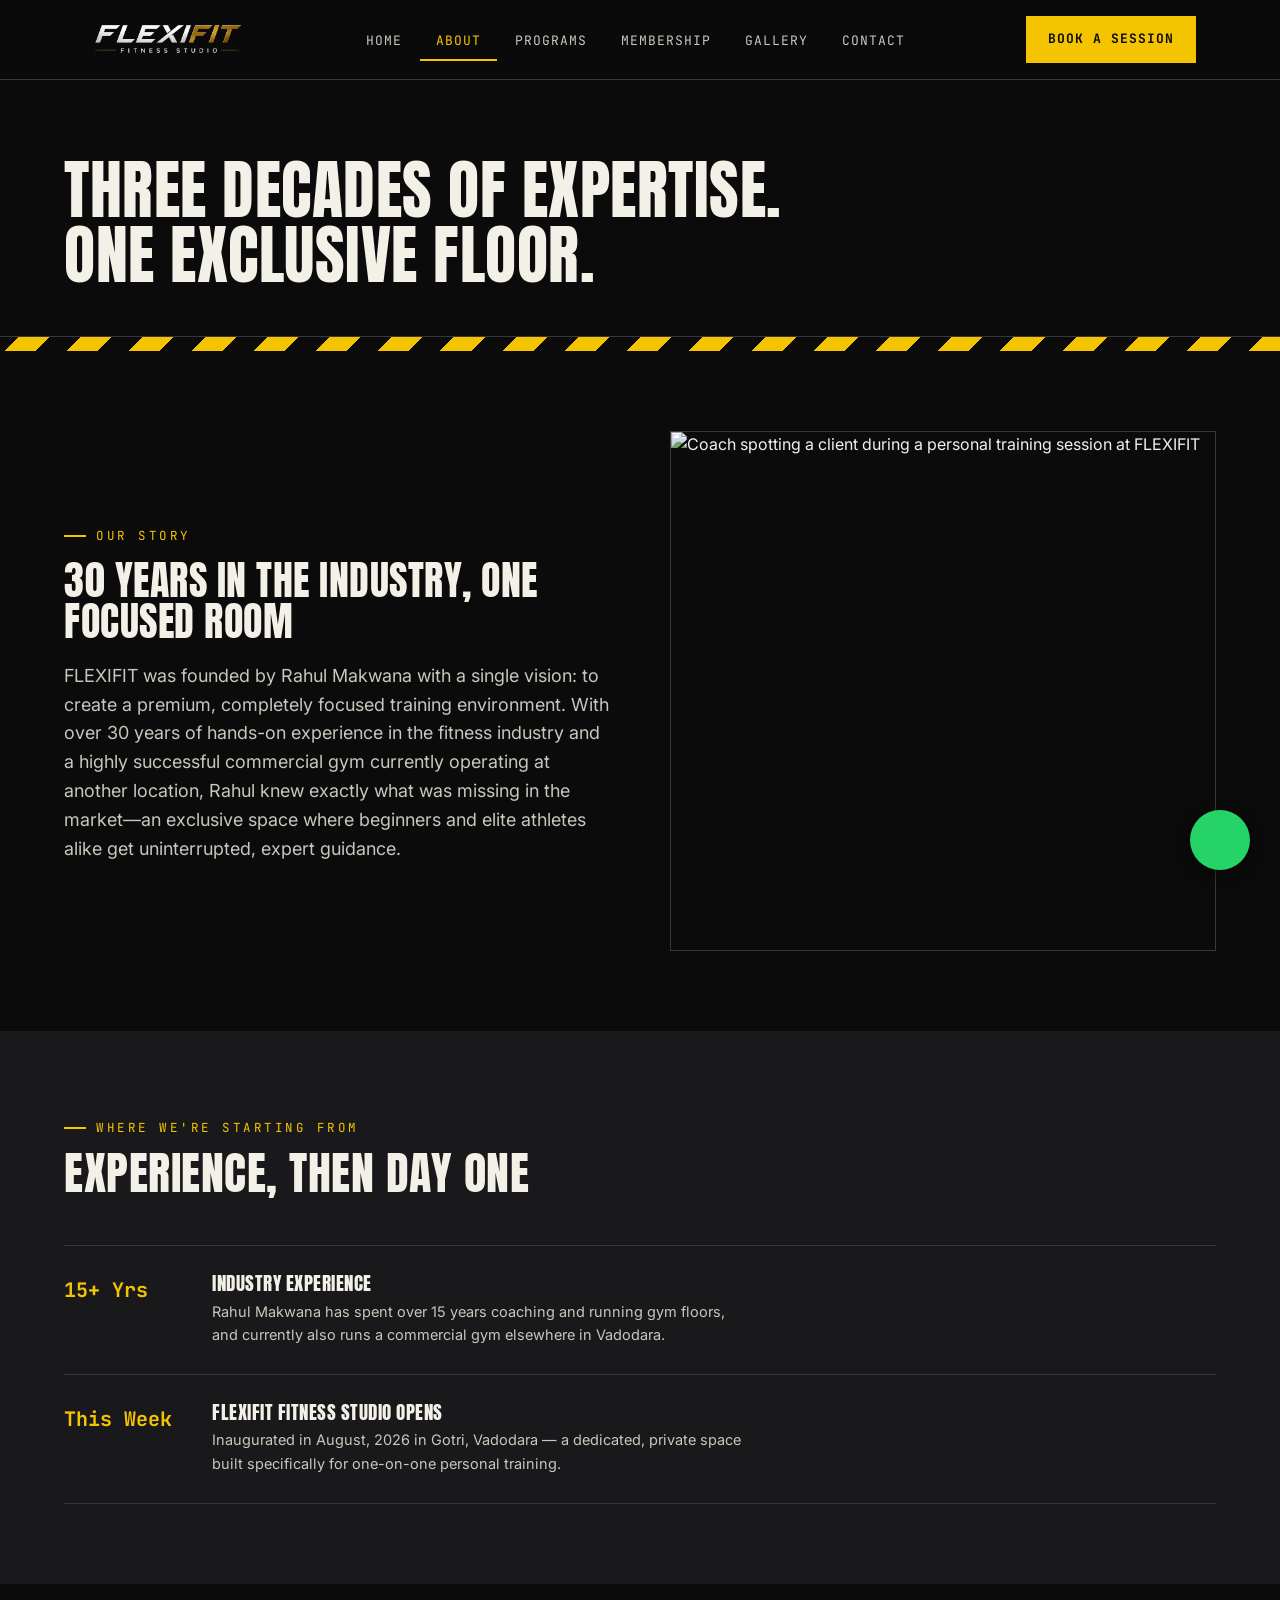
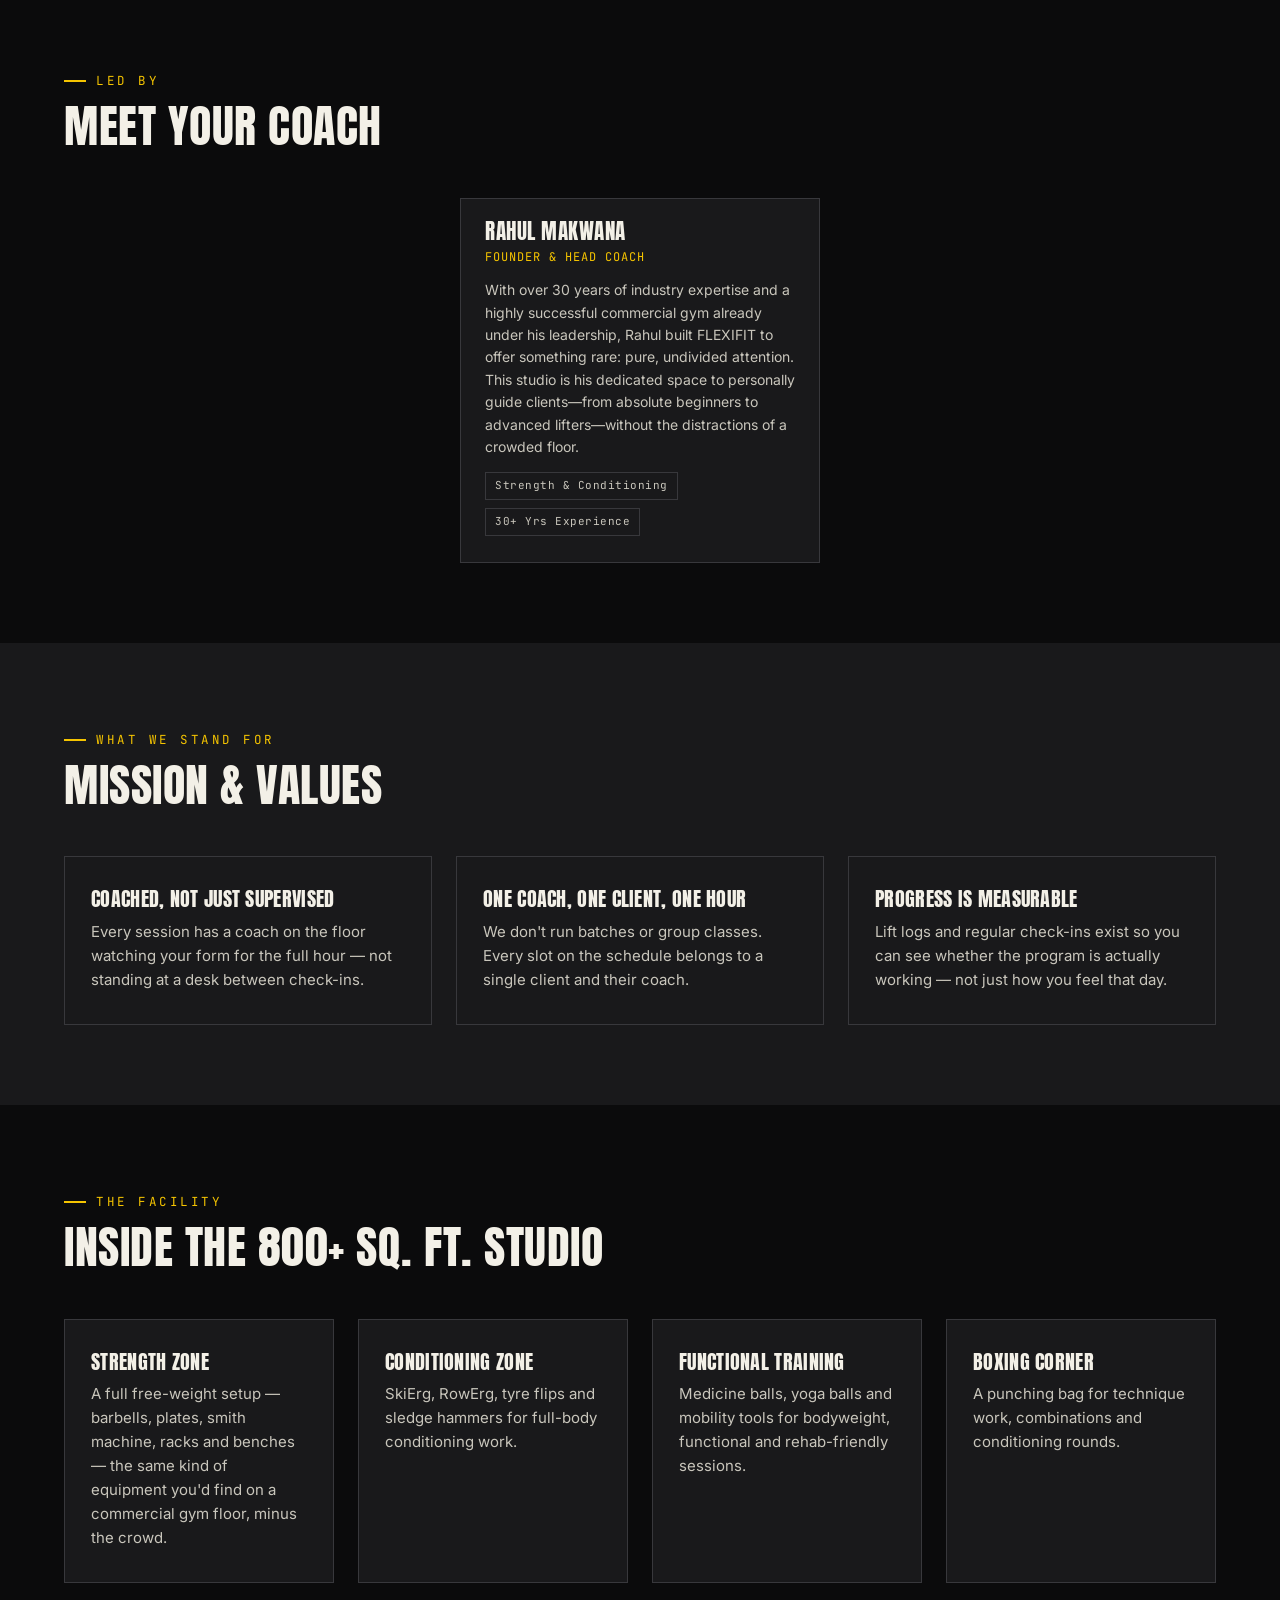
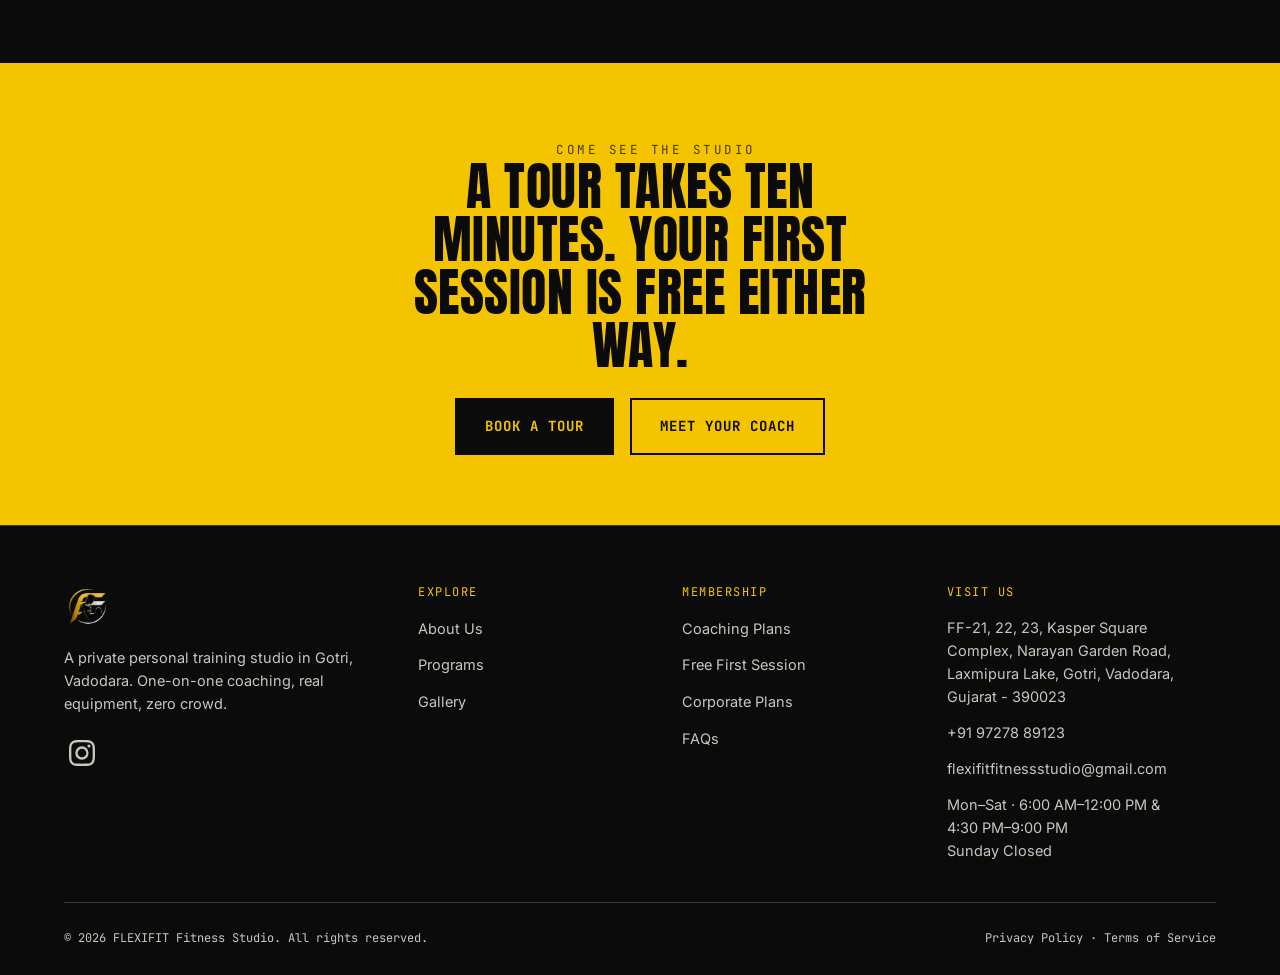
==== frontend/about.html @ 4f2fddf2 "Update about.html" ====
<!DOCTYPE html>
<html lang="en">
<head>
<meta charset="UTF-8">
<meta name="viewport" content="width=device-width, initial-scale=1.0">
<title>About Us - FLEXIFIT FITNESS STUDIO</title>
<meta name="description" content="FLEXIFIT is a private, 800+ sq. ft. personal training studio in Gotri, Vadodara, founded by Rahul Makwana — 15+ years in the fitness industry.">
<link rel="icon" type="image/png" href="assets/favicon.png">
<link rel="stylesheet" href="css/style.css">
</head>
<body>

<header class="site-header">
  <nav class="nav">
      <a href="index.html" class="brand">
      <img src="assets/transparenttext.png" alt="FLEXIFIT Logo" style="height: 35px; width: auto;">
    </a>
    <ul class="nav-links">
      <li><a href="index.html">Home</a></li>
      <li><a href="about.html" class="active">About</a></li>
      <li><a href="programs.html">Programs</a></li>
      <li><a href="membership.html">Membership</a></li>
      <li><a href="gallery.html">Gallery</a></li>
      <li><a href="contact.html">Contact</a></li>
      <li><a href="membership.html" class="nav-cta nav-cta-mobile">Book a Session</a></li>
    </ul>
    <a href="membership.html" class="nav-cta">Book a Session</a>
    <button class="nav-toggle" aria-label="Toggle menu" aria-expanded="false">
      <span></span><span></span><span></span>
    </button>
  </nav>
</header>

<main>

  <section class="page-head">
    <h1>Three Decades of Expertise.<br> One Exclusive Floor.</h1>
  </section>

  <div class="hazard"></div>

  <section class="on-black">
    <div class="grid grid-2" style="align-items:center; gap:60px;">
      <div class="reveal">
        <span class="kicker">Our story</span>
        <h2 style="margin-top:14px; font-size:clamp(28px,4vw,40px);">30 years in the industry, one focused room</h2>
        <p style="color:var(--chalk-dim); margin-top:20px; font-size:18px; line-height: 1.6;">FLEXIFIT was founded by Rahul Makwana with a single vision: to create a premium, completely focused training environment. With over 30 years of hands-on experience in the fitness industry and a highly successful commercial gym currently operating at another location, Rahul knew exactly what was missing in the market—an exclusive space where beginners and elite athletes alike get uninterrupted, expert guidance.</p>
        </div>
      <div class="reveal">
        <img src="https://picsum.photos/seed/flexifit-studio/800/900" alt="Coach spotting a client during a personal training session at FLEXIFIT" style="width:100%; height:520px; object-fit:cover; filter:grayscale(35%); border:1px solid var(--steel-line);">
      </div>
    </div>
  </section>

  <section class="on-charcoal">
    <div class="section-head">
      <div>
        <span class="kicker">Where we're starting from</span>
        <h2>Experience, then day one</h2>
      </div>
    </div>
    <div class="timeline">
      <div class="tl-row reveal">
        <div class="yr">15+ Yrs</div>
        <div><h4>Industry experience</h4><p>Rahul Makwana has spent over 15 years coaching and running gym floors, and currently also runs a commercial gym elsewhere in Vadodara.</p></div>
      </div>
      <div class="tl-row reveal">
        <div class="yr">This Week</div>
        <div><h4>FLEXIFIT Fitness Studio opens</h4><p>Inaugurated in August, 2026 in Gotri, Vadodara — a dedicated, private space built specifically for one-on-one personal training.</p></div>
      </div>
    </div>
  </section>

  <section class="on-black">
    <div class="section-head">
      <div>
        <span class="kicker">Led by</span>
        <h2>Meet your coach</h2>
      </div>
    </div>
    <div class="grid" style="grid-template-columns:minmax(280px,360px); justify-content:center;">
      <div class="trainer-card reveal">
        <div class="trainer-body">
          <h3>Rahul Makwana</h3>
          <span class="trainer-role">FOUNDER & HEAD COACH</span>
          <p>With over 30 years of industry expertise and a highly successful commercial gym already under his leadership, Rahul built FLEXIFIT to offer something rare: pure, undivided attention. This studio is his dedicated space to personally guide clients—from absolute beginners to advanced lifters—without the distractions of a crowded floor.</p>
          <div class="trainer-tags"><span>Strength &amp; Conditioning</span><span>30+ Yrs Experience</span></div>
        </div>
      </div>
    </div>
  </section>

  <section class="on-charcoal">
    <div class="section-head">
      <div>
        <span class="kicker">What we stand for</span>
        <h2>Mission &amp; values</h2>
      </div>
    </div>
    <div class="grid grid-3">
      <div class="card reveal">
        <h3>Coached, not just supervised</h3>
        <p>Every session has a coach on the floor watching your form for the full hour — not standing at a desk between check-ins.</p>
      </div>
      <div class="card reveal">
        <h3>One coach, one client, one hour</h3>
        <p>We don't run batches or group classes. Every slot on the schedule belongs to a single client and their coach.</p>
      </div>
      <div class="card reveal">
        <h3>Progress is measurable</h3>
        <p>Lift logs and regular check-ins exist so you can see whether the program is actually working — not just how you feel that day.</p>
      </div>
    </div>
  </section>

  <section class="on-black">
    <div class="section-head">
      <div>
        <span class="kicker">The facility</span>
        <h2>Inside the 800+ sq. ft. studio</h2>
      </div>
    </div>
    <div class="grid grid-4">
      <div class="card reveal"><h3>Strength Zone</h3><p>A full free-weight setup — barbells, plates, smith machine, racks and benches — the same kind of equipment you'd find on a commercial gym floor, minus the crowd.</p></div>
      <div class="card reveal"><h3>Conditioning Zone</h3><p>SkiErg, RowErg, tyre flips and sledge hammers for full-body conditioning work.</p></div>
      <div class="card reveal"><h3>Functional Training</h3><p>Medicine balls, yoga balls and mobility tools for bodyweight, functional and rehab-friendly sessions.</p></div>
      <div class="card reveal"><h3>Boxing Corner</h3><p>A punching bag for technique work, combinations and conditioning rounds.</p></div>
    </div>
  </section>

  <section class="cta-band">
    <span class="kicker" style="color:#000; opacity:.7;">Come see the studio</span>
    <h2>A tour takes ten minutes. Your first session is free either way.</h2>
    <div class="hero-actions" style="justify-content:center;">
      <a href="contact.html" class="btn btn-solid">Book a Tour</a>
      <a href="trainers.html" class="btn btn-ghost">Meet Your Coach</a>
    </div>
  </section>

</main>

<footer>
  <div class="foot-grid">
    <div>
     <a href="index.html" style="display: block; margin-bottom: 15px;">
        <img src="assets/favicon.png" alt="FLEXIFIT Logo" style="height: 45px; width: auto;">
      </a>
      <p class="foot-desc">A private personal training studio in Gotri, Vadodara. One-on-one coaching, real equipment, zero crowd.</p>
      <div class="social-row">
        <a href="https://www.instagram.com/flexifit_6/" aria-label="Instagram">
    <svg xmlns="http://www.w3.org/2000/svg" width="18" height="18" fill="currentColor" class="bi bi-instagram" viewBox="0 0 16 16">
      <path d="M8 0C5.829 0 5.556.01 4.703.048 3.85.088 3.269.222 2.76.42a3.9 3.9 0 0 0-1.417.923A3.9 3.9 0 0 0 .42 2.76C.222 3.268.087 3.85.048 4.7.01 5.555 0 5.827 0 8.001c0 2.172.01 2.444.048 3.297.04.852.174 1.433.372 1.942.205.526.478.972.923 1.417.444.445.89.719 1.416.923.51.198 1.09.333 1.942.372C5.555 15.99 5.827 16 8 16s2.444-.01 3.298-.048c.851-.04 1.434-.174 1.943-.372a3.9 3.9 0 0 0 1.416-.923c.445-.445.718-.891.923-1.417.197-.509.332-1.09.372-1.942C15.99 10.445 16 10.173 16 8s-.01-2.445-.048-3.299c-.04-.851-.175-1.433-.372-1.941a3.9 3.9 0 0 0-.923-1.417A3.9 3.9 0 0 0 13.24.42c-.51-.198-1.092-.333-1.943-.372C10.443.01 10.172 0 7.998 0zm-.717 1.442h.718c2.136 0 2.389.007 3.232.046.78.035 1.204.166 1.486.275.373.145.64.319.92.599s.453.546.598.92c.11.281.24.705.275 1.485.039.843.047 1.096.047 3.231s-.008 2.389-.047 3.232c-.035.78-.166 1.203-.275 1.485a2.5 2.5 0 0 1-.599.919c-.28.28-.546.453-.92.598-.28.11-.704.24-1.485.276-.843.038-1.096.047-3.232.047s-2.39-.009-3.233-.047c-.78-.036-1.203-.166-1.485-.276a2.5 2.5 0 0 1-.92-.598 2.5 2.5 0 0 1-.6-.92c-.109-.281-.24-.705-.275-1.485-.038-.843-.046-1.096-.046-3.233s.008-2.388.046-3.231c.036-.78.166-1.204.276-1.486.145-.373.319-.64.599-.92s.546-.453.92-.598c.282-.11.705-.24 1.485-.276.738-.034 1.024-.044 2.515-.045zm4.988 1.328a.96.96 0 1 0 0 1.92.96.96 0 0 0 0-1.92m-4.27 1.122a4.109 4.109 0 1 0 0 8.217 4.109 4.109 0 0 0 0-8.217m0 1.441a2.667 2.667 0 1 1 0 5.334 2.667 2.667 0 0 1 0-5.334"/>
    </svg>
  </a>
      </div>
    </div>
    <div>
      <h4>Explore</h4>
      <ul>
        <li><a href="about.html">About Us</a></li>
        <li><a href="programs.html">Programs</a></li>
        <li><a href="gallery.html">Gallery</a></li>
      </ul>
    </div>
    <div>
      <h4>Membership</h4>
      <ul>
        <li><a href="membership.html">Coaching Plans</a></li>
        <li><a href="membership.html">Free First Session</a></li>
        <li><a href="contact.html">Corporate Plans</a></li>
        <li><a href="contact.html">FAQs</a></li>
      </ul>
    </div>
    <div>
      <h4>Visit Us</h4>
      <ul>
        <li><p>FF-21, 22, 23, Kasper Square Complex, Narayan Garden Road, Laxmipura Lake, Gotri, Vadodara, Gujarat - 390023</p></li>
        <li><a href="tel:+919727889123">+91 97278 89123</a></li>
        <li><a href="mailto:flexifitfitnessstudio@gmail.com">flexifitfitnessstudio@gmail.com</a></li>
        <li><p>Mon–Sat · 6:00 AM–12:00 PM &<br> 4:30 PM–9:00 PM <br> Sunday Closed</p></li>
      </ul>
    </div>
  </div>
  <div class="foot-bottom">
    <span>© <span data-year></span> FLEXIFIT Fitness Studio. All rights reserved.</span>
    <div class="footer-legal">
        <a href="privacy.html" class="footer-copy">Privacy Policy</a> ·
        <a href="terms.html"   class="footer-copy">Terms of Service</a>
      </div>
  </div>
</footer>

  <!------- Floating Action Button ------->
  <!-- Remove aria-label from the parent div, add role and aria-label to the anchor tag -->
<div class="floating-actions">
  <a href="https://wa.me/919727889123?text=Hi%2C%20I%27m%20interested%20in%20joining..." 
     class="whatsapp-float" 
     target="_blank" 
     rel="noopener noreferrer"
     aria-label="Chat with us on WhatsApp">
    <!-- SVG or Icon inside -->
  </a>
</div>

<script src="js/main.js"></script>
</body>
</html>
---- frontend/css/style.css ----
/* =========================================================
   FLEXIFIT — core stylesheet
   Palette:  Iron Black #0B0B0C · Charcoal #19191B · Steel #2E2E31
             Hazard Yellow #F5C400 · Deep Amber #C99700 · Chalk #F3F0E7
   Type:     Anton (display) / Inter (body) / JetBrains Mono (data)
   ========================================================= */

@import url('https://fonts.googleapis.com/css2?family=Anton&family=Inter:wght@400;500;600;700;800&family=JetBrains+Mono:wght@500;700&display=swap');

:root{
  --black:#0B0B0C;
  --charcoal:#19191B;
  --steel:#2A2A2D;
  --steel-line:#38383c;
  --yellow:#F5C400;
  --amber:#C99700;
  --chalk:#F3F0E7;
  --chalk-dim:#c9c6bc;
  --red:#E1442C;

  --font-display: 'Anton', 'Arial Narrow', sans-serif;
  --font-body: 'Inter', -apple-system, BlinkMacSystemFont, 'Segoe UI', sans-serif;
  --font-mono: 'JetBrains Mono', 'Courier New', monospace;

  --max: 1240px;
  --pad: clamp(20px, 5vw, 64px);
}

*, *::before, *::after{ box-sizing:border-box; }
html { 
  scroll-behavior:smooth; 
  overflow-x: hidden; /* Fixes the black screen on mobile right side */
}
body{
  margin:0;
  background:var(--black);
  color:var(--chalk);
  font-family:var(--font-body);
  font-size:16px;
  line-height:1.6;
  -webkit-font-smoothing:antialiased;
  overflow-x: hidden; /* Fixes the black screen on mobile right side */
}
img{ max-width:100%; display:block; }
a{ color:inherit; text-decoration:none; }
ul{ list-style:none; margin:0; padding:0; }
h1,h2,h3,h4{ margin:0; font-family:var(--font-display); font-weight:400; letter-spacing:0.5px; text-transform:uppercase; line-height:1.02; }
p{ margin:0; }
button{ font-family:inherit; cursor:pointer; }

.wrap{ max-width:var(--max); margin:0 auto; padding:0 var(--pad); }

::selection{ background:var(--yellow); color:var(--black); }

:focus-visible{
  outline:3px solid var(--yellow);
  outline-offset:3px;
}

@media (prefers-reduced-motion: reduce){
  *{ animation-duration:0.01ms !important; animation-iteration-count:1 !important; transition-duration:0.01ms !important; scroll-behavior:auto !important; }
}

/* ---------- hazard stripe divider — signature motif ---------- */
.hazard{
  height:14px;
  background-image:repeating-linear-gradient(
    -45deg,
    var(--yellow) 0px, var(--yellow) 22px,
    var(--black) 22px, var(--black) 44px
  );
}
.hazard.thin{ height:8px; }

/* ---------- eyebrow / kicker ---------- */
.kicker{
  display:inline-flex;
  align-items:center;
  gap:10px;
  font-family:var(--font-mono);
  font-size:12.5px;
  letter-spacing:2.5px;
  text-transform:uppercase;
  color:var(--yellow);
}
.kicker::before{
  content:'';
  width:22px; height:2px;
  background:var(--yellow);
}

/* ---------- header / nav ---------- */
.site-header{
  position:sticky; top:0; z-index:1000;
  background:rgba(11,11,12,0.92);
  backdrop-filter:blur(8px);
  border-bottom:1px solid var(--steel-line);
}
.nav{
  display:flex;
  align-items:center;
  justify-content:space-between;
  padding:16px var(--pad);
  max-width:var(--max);
  margin:0 auto;
}
.brand{
  display:flex;
  align-items:baseline;
  gap:2px;
  font-family:var(--font-display);
  font-size:26px;
  letter-spacing:0.5px;
  color:var(--chalk);
  position: relative;
  z-index: 1001; /* Keeps logo above mobile menu */
}
.brand span{ color:var(--yellow); }
.brand small{
  font-family:var(--font-mono);
  font-size:10px;
  color:var(--chalk-dim);
  letter-spacing:2px;
  margin-left:8px;
  text-transform:uppercase;
  font-weight:700;
}
.nav-links{
  display:flex;
  gap:2px;
  align-items:center;
}
.nav-links a{
  font-family:var(--font-mono);
  font-size:13px;
  letter-spacing:1px;
  text-transform:uppercase;
  padding:10px 16px;
  color:var(--chalk-dim);
  border-bottom:2px solid transparent;
  transition:color .15s ease, border-color .15s ease;
}
.nav-links a:hover{ color:var(--chalk); }
.nav-links a.active{ color:var(--yellow); border-color:var(--yellow); }
.nav-links a.nav-cta-mobile{ display:none; }

.nav-cta{
  font-family:var(--font-mono);
  font-size:13px;
  letter-spacing:1px;
  text-transform:uppercase;
  background:var(--yellow);
  color:var(--black);
  padding:11px 20px;
  font-weight:700;
  border:2px solid var(--yellow);
  transition:background .15s ease, color .15s ease;
}
.nav-cta:hover{ background:transparent; color:var(--yellow); }

/* The Hamburger Icon */
.nav-toggle{
  display:none;
  flex-direction:column;
  gap:5px;
  background:none;
  border:0;
  padding:8px;
  z-index: 1001; /* Keeps icon above mobile menu so it can be closed */
  position: relative;
}
.nav-toggle span{ width:24px; height:2px; background:var(--chalk); display:block; transition: all 0.3s ease; }

/* ---------- buttons ---------- */
.btn{
  display:inline-flex;
  align-items:center;
  gap:10px;
  font-family:var(--font-mono);
  font-size:14px;
  font-weight:700;
  letter-spacing:1px;
  text-transform:uppercase;
  padding:15px 28px;
  border:2px solid var(--yellow);
  transition:transform .15s ease, background .15s ease, color .15s ease;
}
.btn-solid{ background:var(--yellow); color:var(--black); }
.btn-solid:hover{ background:var(--amber); border-color:var(--amber); transform:translateY(-2px); }
.btn-ghost{ background:transparent; color:var(--chalk); }
.btn-ghost:hover{ border-color:var(--chalk); transform:translateY(-2px); }
.btn-block{ width:100%; justify-content:center; }
.btn[disabled]{ opacity:.55; cursor:not-allowed; transform:none !important; }

/* ---------- hero ---------- */
.hero{
  position:relative;
  padding:96px var(--pad) 80px;
  border-bottom:1px solid var(--steel-line);
  overflow:hidden;
}
.hero::before{
  content:'';
  position:absolute; inset:0;
  background:
    radial-gradient(ellipse 60% 50% at 85% 0%, rgba(245,196,0,0.10), transparent 60%);
  pointer-events:none;
}
.hero-inner{
  max-width:var(--max);
  margin:0 auto;
  position:relative;
  z-index:1;
}
.hero h1{
  font-size:clamp(44px, 8vw, 96px);
  margin:18px 0 22px;
  max-width:16ch;
}
.hero h1 em{
  font-style:normal;
  color:var(--yellow);
}
.hero p.lede{
  font-size:clamp(16px,2vw,19px);
  color:var(--chalk-dim);
  max-width:56ch;
  margin-bottom:34px;
}
.hero-actions{ display:flex; gap:16px; flex-wrap:wrap; }

/* ---------- page header ---------- */
.page-head{
  padding:64px var(--pad) 48px;
  border-bottom:1px solid var(--steel-line);
  position:relative;
}
.page-head h1{ font-size:clamp(38px,6vw,64px); margin-top:14px; }
.page-head p{ color:var(--chalk-dim); max-width:60ch; margin-top:16px; font-size:17px; }

/* ---------- section shell ---------- */
section{ padding:80px var(--pad); }
.section-head{
  display:flex;
  justify-content:space-between;
  align-items:flex-end;
  gap:24px;
  flex-wrap:wrap;
  margin-bottom:48px;
  max-width:var(--max);
  margin-left:auto; margin-right:auto;
}
.section-head h2{ font-size:clamp(30px,5vw,46px); margin-top:12px; }
.section-head .desc{ color:var(--chalk-dim); max-width:44ch; }

.on-charcoal{ background:var(--charcoal); }
.on-black{ background:var(--black); }

/* ---------- stat strip ---------- */
.stat-strip{
  display:grid;
  grid-template-columns:repeat(auto-fit, minmax(160px,1fr));
  border-top:1px solid var(--steel-line);
  border-bottom:1px solid var(--steel-line);
}
.stat{
  padding:32px var(--pad);
  border-left:1px solid var(--steel-line);
  text-align:left;
}
.stat:first-child{ border-left:0; }
.stat .num{
  font-family:var(--font-mono);
  font-size:clamp(30px,4vw,44px);
  font-weight:700;
  color:var(--yellow);
  display:block;
}
.stat .lbl{
  font-family:var(--font-mono);
  font-size:12px;
  letter-spacing:1.5px;
  text-transform:uppercase;
  color:var(--chalk-dim);
}

/* ---------- grid ---------- */
.grid{ display:grid; gap:24px; max-width:var(--max); margin:0 auto; }
.grid-3{ grid-template-columns:repeat(3, 1fr); }
.grid-4{ grid-template-columns:repeat(4, 1fr); }
.grid-2{ grid-template-columns:repeat(2, 1fr); }
@media (max-width:980px){
  .grid-3, .grid-4{ grid-template-columns:repeat(2,1fr); }
}
@media (max-width:640px){
  .grid-2, .grid-3, .grid-4{ grid-template-columns:1fr; }
}

/* ---------- card ---------- */
.card{
  background:var(--charcoal);
  border:1px solid var(--steel-line);
  padding:32px 26px;
  transition:border-color .15s ease, transform .15s ease;
}
.card:hover{ border-color:var(--yellow); transform:translateY(-4px); }
.card .icon{
  width:46px; height:46px;
  display:flex; align-items:center; justify-content:center;
  background:var(--yellow); color:var(--black);
  margin-bottom:22px;
}
.card h3{ font-size:20px; margin-bottom:10px; letter-spacing:0.3px; }
.card p{ color:var(--chalk-dim); font-size:15px; }

/* ---------- program card ---------- */
.prog-card{
  background:var(--charcoal);
  border:1px solid var(--steel-line);
  display:flex;
  flex-direction:column;
}
.prog-card .prog-top{
  padding:26px;
  border-bottom:1px solid var(--steel-line);
  display:flex; justify-content:space-between; align-items:flex-start; gap:12px;
}
.prog-card .prog-tag{
  font-family:var(--font-mono);
  font-size:11px; letter-spacing:1.5px; text-transform:uppercase;
  color:var(--black); background:var(--yellow);
  padding:4px 9px;
}
.prog-card h3{ font-size:23px; margin:14px 0 8px; }
.prog-card p{ color:var(--chalk-dim); font-size:14.5px; }
.prog-card .prog-meta{
  padding:20px 26px;
  display:flex; flex-direction:column; gap:10px;
  font-family:var(--font-mono);
  font-size:13px;
  color:var(--chalk-dim);
}
.prog-card .prog-meta b{ color:var(--chalk); }

/* ---------- trainer card ---------- */
.trainer-card{
  background:var(--charcoal);
  border:1px solid var(--steel-line);
  overflow:hidden;
}
.trainer-photo{
  aspect-ratio:4/5;
  overflow:hidden;
  filter:grayscale(45%) contrast(1.05);
  border-bottom:3px solid var(--yellow);
}
.trainer-photo img{ width:100%; height:100%; object-fit:cover; transition:transform .3s ease, filter .3s ease; }
.trainer-card:hover .trainer-photo img{ transform:scale(1.05); filter:grayscale(0%); }
.trainer-body{ padding:22px 24px 26px; }
.trainer-body h3{ font-size:21px; }
.trainer-role{ font-family:var(--font-mono); font-size:12px; letter-spacing:1px; color:var(--yellow); text-transform:uppercase; margin-top:6px; display:block; }
.trainer-body p{ color:var(--chalk-dim); font-size:14px; margin-top:12px; }
.trainer-tags{ display:flex; flex-wrap:wrap; gap:8px; margin-top:14px; }
.trainer-tags span{
  font-family:var(--font-mono); font-size:11px; letter-spacing:0.5px;
  border:1px solid var(--steel-line); padding:4px 9px; color:var(--chalk-dim);
}

/* ---------- pricing ---------- */
.price-card{
  background:var(--charcoal);
  border:1px solid var(--steel-line);
  padding:38px 30px;
  display:flex; flex-direction:column;
  position:relative;
}
.price-card.featured{
  border-color:var(--yellow);
  background:linear-gradient(180deg, rgba(245,196,0,0.07), var(--charcoal) 30%);
}
.price-card .badge{
  position:absolute; top:0; right:30px;
  transform:translateY(-50%);
  background:var(--yellow); color:var(--black);
  font-family:var(--font-mono); font-size:11px; font-weight:700;
  letter-spacing:1px; text-transform:uppercase;
  padding:6px 12px;
}
.price-card h3{ font-size:22px; }
.price-card .price{
  font-family:var(--font-mono);
  font-size:46px; font-weight:700;
  color:var(--yellow);
  margin:18px 0 2px;
}
.price-card .price sup{ font-size:16px; top:-1.4em; }
.price-card .per{ font-family:var(--font-mono); font-size:12px; color:var(--chalk-dim); text-transform:uppercase; letter-spacing:1px; }
.price-card ul{ margin:26px 0 30px; display:flex; flex-direction:column; gap:12px; flex:1; }
.price-card li{ font-size:14.5px; color:var(--chalk-dim); padding-left:22px; position:relative; }
.price-card li::before{ content:'—'; position:absolute; left:0; color:var(--yellow); }
.price-card li.off{ opacity:.4; text-decoration:line-through; }

/* ---------- gallery (AUTO-MANAGING) ---------- */
.gallery-grid {
  display: grid;
  /* Automatically creates as many columns as will fit, ensuring they are at least 300px wide */
  grid-template-columns: repeat(auto-fit, minmax(300px, 1fr));
  gap: 12px;
  max-width: var(--max);
  margin: 0 auto;
}

.gallery-item {
  position: relative;
  overflow: hidden;
  background: var(--steel);
  /* Forces every image container to be the exact same uniform rectangle */
  aspect-ratio: 4 / 3; 
}

.gallery-item img { 
  width: 100%; 
  height: 100%; 
  object-fit: cover; /* Ensures the image fills the box without squishing */
  filter: grayscale(30%); 
  transition: transform .4s ease, filter .4s ease; 
}

.gallery-item:hover img { 
  transform: scale(1.08); 
  filter: grayscale(0%); 
}

.gallery-item .cap {
  position: absolute; left: 0; right: 0; bottom: 0;
  padding: 14px 16px;
  background: linear-gradient(0deg, rgba(0,0,0,0.85), transparent);
  font-family: var(--font-mono); 
  font-size: 11.5px; 
  letter-spacing: 1px; 
  text-transform: uppercase;
  opacity: 0; 
  transition: opacity .2s ease;
}

.gallery-item:hover .cap { 
  opacity: 1; 
}


/* ---------- timeline (about) ---------- */
.timeline{ max-width:var(--max); margin:0 auto; display:flex; flex-direction:column; }
.tl-row{
  display:grid; grid-template-columns:120px 1fr;
  gap:28px;
  padding:28px 0;
  border-top:1px solid var(--steel-line);
}
.tl-row:last-child{ border-bottom:1px solid var(--steel-line); }
.tl-row .yr{ font-family:var(--font-mono); color:var(--yellow); font-size:20px; font-weight:700; }
.tl-row h4{ font-size:19px; margin-bottom:6px; }
.tl-row p{ color:var(--chalk-dim); font-size:14.5px; max-width:60ch; }
@media (max-width:640px){ .tl-row{ grid-template-columns:1fr; gap:6px; } }

/* ---------- schedule table ---------- */
.schedule{
  width:100%; border-collapse:collapse;
  max-width:var(--max); margin:0 auto;
  font-family:var(--font-mono); font-size:13.5px;
}
.schedule th, .schedule td{
  border:1px solid var(--steel-line);
  padding:14px 10px;
  text-align:center;
}
.schedule th{
  background:var(--steel);
  color:var(--yellow);
  text-transform:uppercase; letter-spacing:1px; font-size:11.5px;
}
.schedule td:first-child, .schedule th:first-child{ text-align:left; padding-left:18px; color:var(--chalk-dim); }
.schedule tbody tr:hover{ background:rgba(245,196,0,0.05); }
.sc-block{ font-size:11.5px; color:var(--chalk-dim); }
.sc-block b{ display:block; color:var(--chalk); font-size:12.5px; }
.schedule-wrap{ overflow-x:auto; }

/* ---------- testimonials ---------- */
.testi-card{
  background:var(--charcoal); border:1px solid var(--steel-line);
  padding:30px 28px;
}
.testi-card .stars{ color:var(--yellow); font-family:var(--font-mono); letter-spacing:2px; margin-bottom:16px; }
.testi-card p{ font-size:15.5px; color:var(--chalk); }
.testi-card .who{ margin-top:20px; font-family:var(--font-mono); font-size:12.5px; color:var(--chalk-dim); text-transform:uppercase; letter-spacing:1px; }

/* ---------- forms ---------- */
.form-grid{ display:grid; grid-template-columns:1fr 1fr; gap:20px; }
.field{ display:flex; flex-direction:column; gap:8px; margin-bottom:20px; }
.field.full{ grid-column:1 / -1; }
.field label{ font-family:var(--font-mono); font-size:11.5px; letter-spacing:1.5px; text-transform:uppercase; color:var(--chalk-dim); }
.field input, .field select, .field textarea{
  background:var(--black);
  border:1px solid var(--steel-line);
  color:var(--chalk);
  padding:14px 16px;
  font-family:var(--font-body);
  font-size:15px;
}
.field input:focus, .field select:focus, .field textarea:focus{
  outline:none; border-color:var(--yellow);
}
.field textarea{ resize:vertical; min-height:120px; }
@media (max-width:640px){ .form-grid{ grid-template-columns:1fr; } }

.form-msg{
  margin-top:18px;
  padding:14px 18px;
  font-family:var(--font-mono);
  font-size:13.5px;
  letter-spacing:0.3px;
  display:none;
}
.form-msg.show{ display:block; }
.form-msg.ok{ background:rgba(245,196,0,0.1); border:1px solid var(--yellow); color:var(--yellow); }
.form-msg.err{ background:rgba(225,68,44,0.1); border:1px solid var(--red); color:var(--red); }

/* Make the calendar icon visible on dark backgrounds */
input[type="date"]::-webkit-calendar-picker-indicator {
  filter: invert(1);
  cursor: pointer;
}

/* ---------- info panel (contact page) ---------- */
.info-panel{ display:flex; flex-direction:column; gap:0; }
.info-row{ display:flex; gap:18px; padding:22px 0; border-top:1px solid var(--steel-line); }
.info-row:last-child{ border-bottom:1px solid var(--steel-line); }
.info-row .ic{ width:22px; color:var(--yellow); flex-shrink:0; margin-top:3px; }
.info-row h4{ font-family:var(--font-mono); font-size:12px; letter-spacing:1.5px; text-transform:uppercase; color:var(--chalk-dim); margin-bottom:6px; }
.info-row p{ font-size:15px; }
.info-row a:hover{ color:var(--yellow); }

.map-frame{ border:1px solid var(--steel-line); filter:grayscale(1) invert(0.92) contrast(0.9); width:100%; height:340px; }

/* ---------- CTA band ---------- */
.cta-band{
  background:var(--yellow);
  color:var(--black);
  padding:70px var(--pad);
  text-align:center;
}
.cta-band h2{ color:var(--black); font-size:clamp(30px,5vw,52px); max-width:20ch; margin:0 auto 26px; }
.cta-band .btn-ghost{ border-color:var(--black); color:var(--black); }
.cta-band .btn-ghost:hover{ background:var(--black); color:var(--yellow); }
.cta-band .btn-solid{ background:var(--black); color:var(--yellow); border-color:var(--black); }
.cta-band .btn-solid:hover{ background:transparent; color:var(--black); }

/* ---------- footer ---------- */
footer{
  background:var(--black);
  border-top:1px solid var(--steel-line);
  padding:60px var(--pad) 26px;
}
.foot-grid{
  max-width:var(--max); margin:0 auto;
  display:grid; grid-template-columns:1.4fr 1fr 1fr 1.2fr;
  gap:40px;
  padding-bottom:40px;
}
.foot-grid h4{ font-family:var(--font-mono); font-size:12px; letter-spacing:1.5px; text-transform:uppercase; color:var(--yellow); margin-bottom:18px; }
.foot-grid ul{ display:flex; flex-direction:column; gap:11px; }
.foot-grid a, .foot-grid p{ color:var(--chalk-dim); font-size:14.5px; }
.foot-grid a:hover{ color:var(--chalk); }
.foot-brand{ font-family:var(--font-display); font-size:26px; margin-bottom:14px; }
.foot-brand span{ color:var(--yellow); }
.foot-desc{ color:var(--chalk-dim); font-size:14px; max-width:34ch; margin-bottom:20px; }
.social-row{ display:flex; gap:10px; }
.social-row a{
  width:36px; height:36px; 
  border: none; /* Removes the box */
  display:flex; align-items:center; justify-content:center;
  color: var(--chalk-dim);
  transition: color 0.2s ease;
}
.social-row a:hover{ 
  color:var(--yellow); 
}
.social-row a svg {
  width: 26px; /* Increases the logo size */
  height: 26px; 
  transition: transform 0.2s ease; /* Adds a smooth animation */
}

/* Optional: Makes the logo pop slightly when you hover over it */
.social-row a:hover svg {
  transform: scale(1.1); 
}
.foot-bottom{
  max-width:var(--max); margin:0 auto;
  padding-top:26px; border-top:1px solid var(--steel-line);
  display:flex; justify-content:space-between; flex-wrap:wrap; gap:12px;
  font-family:var(--font-mono); font-size:12px; color:var(--chalk-dim);
}
@media (max-width:900px){ .foot-grid{ grid-template-columns:1fr 1fr; } }
@media (max-width:560px){ .foot-grid{ grid-template-columns:1fr; } }

/* ---------- mobile nav (THE FIX) ---------- */
@media (max-width:900px){
  .nav-toggle{ display:flex; }
  
  /* --- 1. LOCK BACKGROUND SCROLL --- */
  body.nav-open { overflow: hidden !important; }

  /* --- 2. FROSTED GLASS MENU OVERLAY --- */
  .nav-links {
    display: flex !important; 
    position: fixed !important; 
    top: 0 !important; 
    left: 0 !important; 
    width: 100vw !important; 
    height: 100vh !important;
    
    /* The Premium Frosted Black Glass Effect */
    background-color: rgba(11, 11, 12, 0.95) !important;
    backdrop-filter: blur(15px) !important;
    -webkit-backdrop-filter: blur(15px) !important;
    
    /* Layout and Scroll Trap */
    flex-direction: column !important;
    align-items: center !important;
    justify-content: flex-start !important;
    padding-top: 80px !important; /* Reduced to pull menu up */
    gap: 0 !important;
    overflow-y: auto !important;
    overscroll-behavior: none !important;
    
    /* Animation (Hidden state) */
    transform: translateX(100%) !important;
    transition: transform .3s ease !important;
    z-index: 998 !important;
  }
  
  /* Animation (Visible state) */
  .nav-links.open { 
    transform: translateX(0) !important; 
  }
  
  /* --- 3. MENU LINKS TIGHTER SPACING --- */
  .nav-links a { 
    padding: 14px 0 !important; /* Reduced vertical spacing */
    border-bottom: 1px solid rgba(255, 255, 255, 0.05) !important; 
    font-size: 20px !important; /* Slightly smaller for a cleaner look */
    font-weight: bold !important;
    text-transform: uppercase !important;
    letter-spacing: 2px !important;
    color: #F3F0E7 !important; 
    text-align: center !important;
    width: 100% !important;
    display: block !important;
  }
  
  .nav-cta{ display:none; }
  
  /* --- 4. FIX THE JOIN NOW BUTTON --- */
  .nav-links a.nav-cta-mobile { 
    display: block !important; 
    margin: 20px auto !important; /* Adds space above the button and centers it */
    width: 80% !important; /* Makes it look like a button rather than a line */
    background-color: var(--yellow) !important;
    color: var(--black) !important; /* Forces the font color to black */
    border: none !important;
    padding: 16px 0 !important;
  }
}

/* ---------- misc utility ---------- */
.text-center{ text-align:center; }
.mt-lg{ margin-top:48px; }
.badge-live{
  display:inline-flex; align-items:center; gap:8px;
  font-family:var(--font-mono); font-size:11.5px; letter-spacing:1px; text-transform:uppercase;
  color:var(--chalk-dim);
}
.badge-live::before{
  content:''; width:7px; height:7px; border-radius:50%; background:var(--yellow);
  animation:pulse 1.6s ease-in-out infinite;
}
@keyframes pulse{ 0%,100%{ opacity:1; } 50%{ opacity:.3; } }

.reveal{ opacity:0; transform:translateY(18px); transition:opacity .5s ease, transform .5s ease; }
.reveal.in{ opacity:1; transform:translateY(0); }

/* ---------- FLOATING WHATSAPP BUTTON ---------- */
.floating-actions {
  position: fixed;
  bottom: 30px;
  right: 30px;
  z-index: 9999; /* Keeps it above absolutely everything else */
}

.whatsapp-float {
  display: flex;
  align-items: center;
  justify-content: center;
  width: 60px;
  height: 60px;
  background-color: #25D366; /* Official WhatsApp Green */
  border-radius: 50%;
  box-shadow: 0px 4px 15px rgba(0, 0, 0, 0.5);
  transition: transform 0.3s ease, box-shadow 0.3s ease;
}

.whatsapp-float:hover {
  transform: translateY(-5px); /* Makes it pop up slightly when hovered */
  box-shadow: 0px 6px 20px rgba(0, 0, 0, 0.8);
}

.whatsapp-float svg {
  width: 32px;
  height: 32px;
  fill: #FFFFFF; /* Ensures the icon is bright white */
}

/* Mobile Adjustments */
@media (max-width: 768px) {
  .floating-actions {
    bottom: 20px;
    right: 20px;
  }
  .whatsapp-float {
    width: 50px;
    height: 50px;
  }
  .whatsapp-float svg {
    width: 28px;
    height: 28px;
  }
}
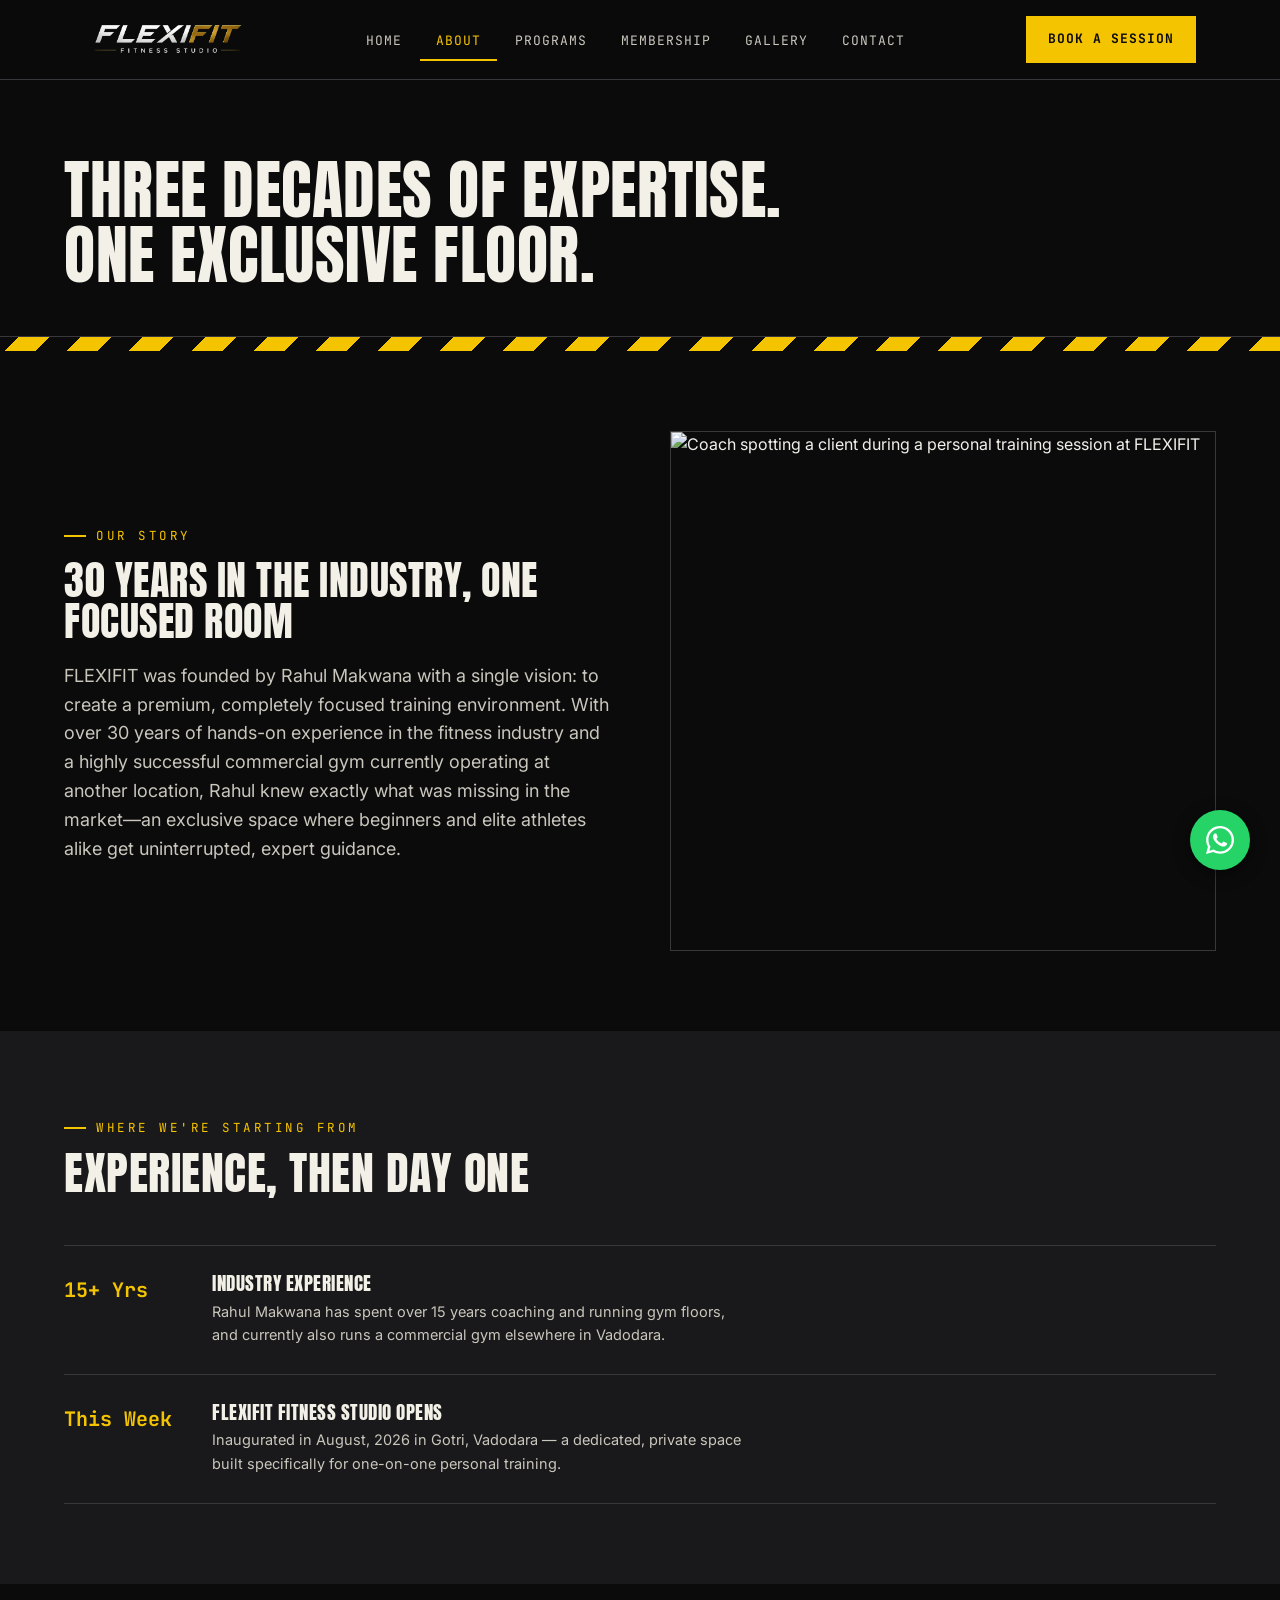
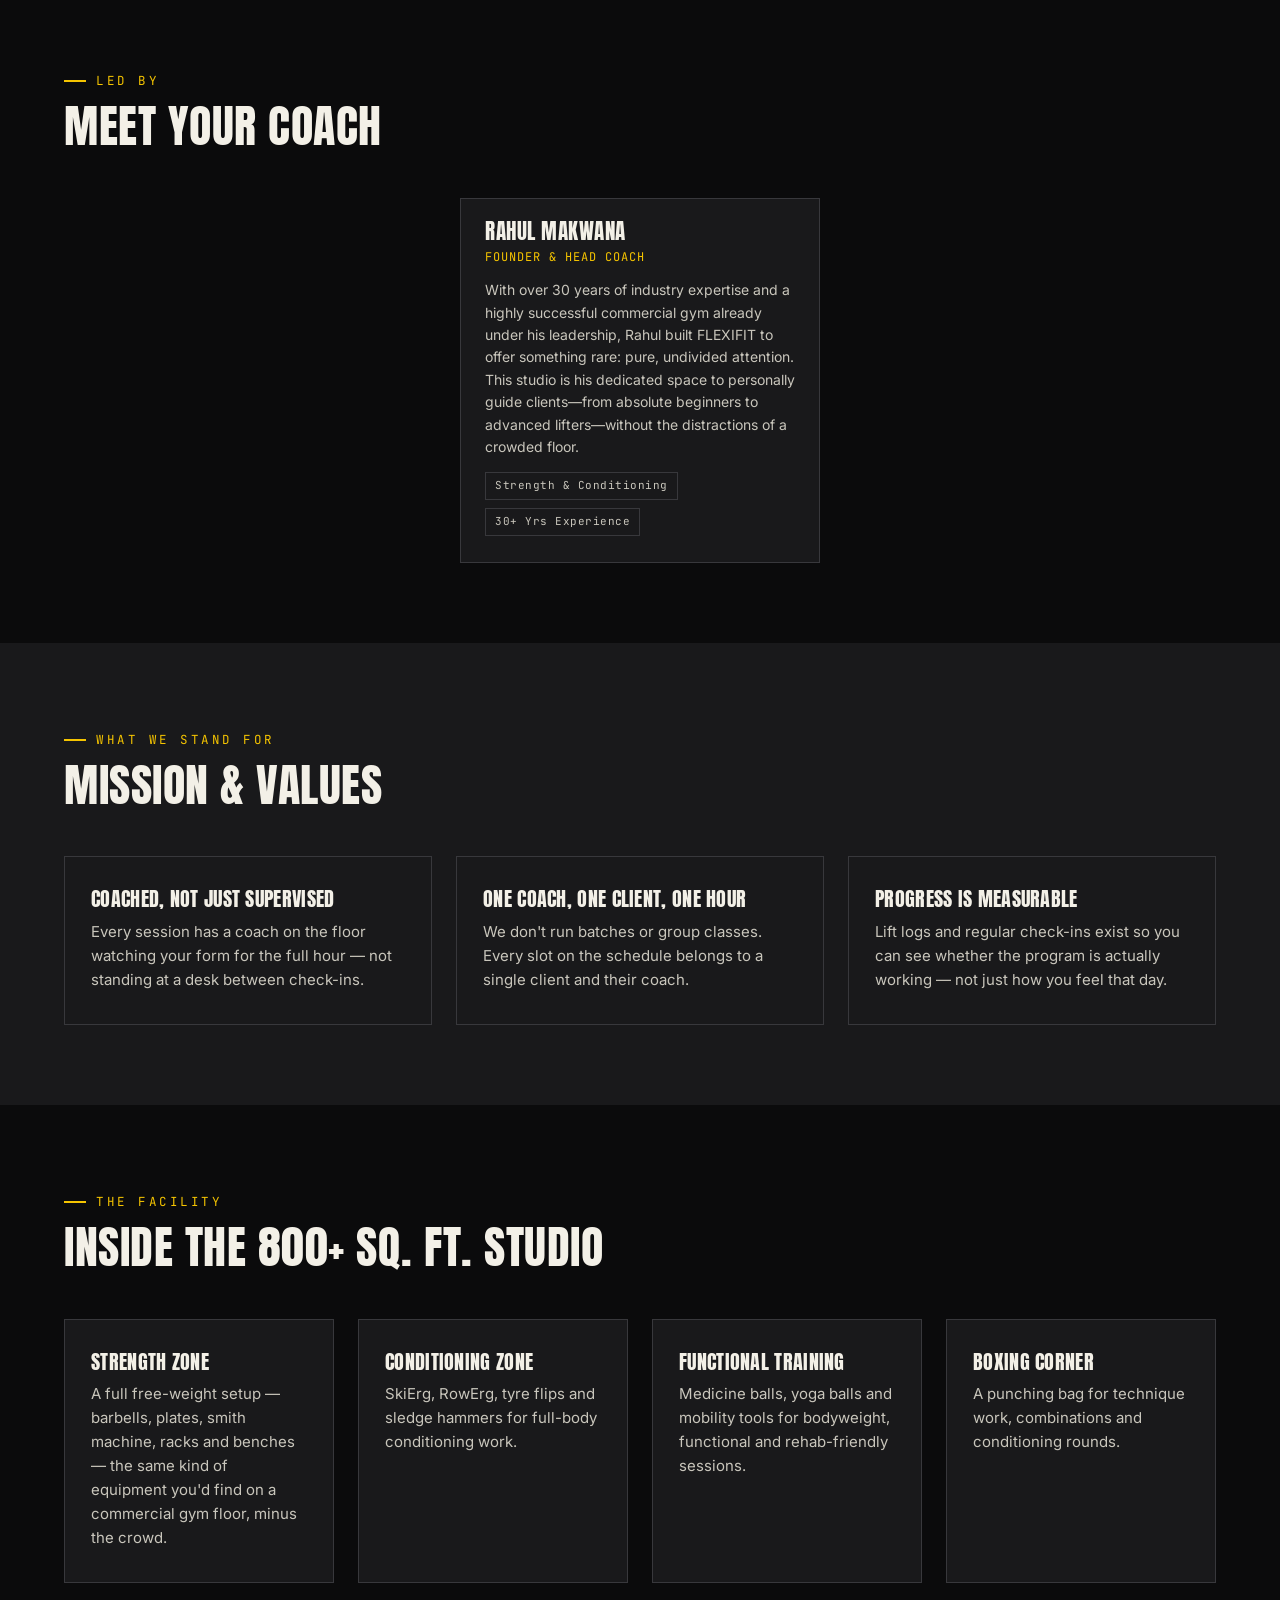
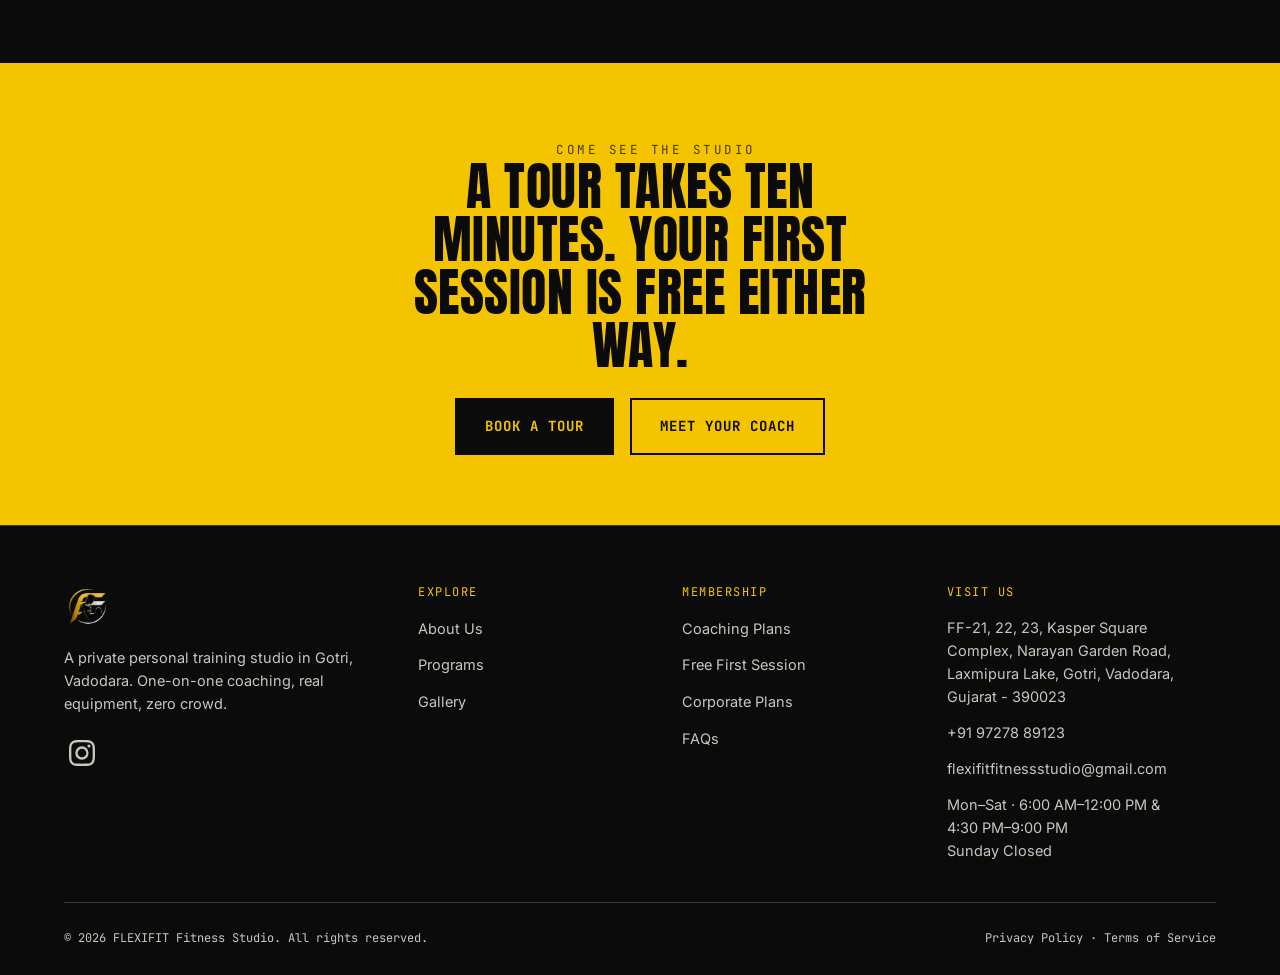
==== commit 5b90ccdc: "Update about.html" ====
--- a/frontend/about.html
+++ b/frontend/about.html
@@ -191,14 +191,17 @@
 </footer>
 
   <!------- Floating Action Button ------->
-  <!-- Remove aria-label from the parent div, add role and aria-label to the anchor tag -->
+
+  <!-------------- Whatsapp ------------>
 <div class="floating-actions">
-  <a href="https://wa.me/919727889123?text=Hi%2C%20I%27m%20interested%20in%20joining..." 
+  <a href="https://wa.me/919727889123?text=Hi%2C%20I%27m%20interested%20in%20joining%20FLEXIFIT" 
      class="whatsapp-float" 
      target="_blank" 
      rel="noopener noreferrer"
      aria-label="Chat with us on WhatsApp">
-    <!-- SVG or Icon inside -->
+    <svg xmlns="http://www.w3.org/2000/svg" viewBox="0 0 448 512" class="whatsapp-icon" width="30" height="30">
+      <path fill="#ffffff" d="M380.9 97.1C339 55.1 283.2 32 223.9 32c-122.4 0-222 99.6-222 222 0 39.1 10.2 77.3 29.6 111L0 480l117.7-30.9c32.4 17.7 68.9 27 106.1 27h.1c122.3 0 224.1-99.6 224.1-222 0-59.3-25.2-115-67.1-157zm-157 341.6c-33.2 0-65.7-8.9-94-25.7l-6.7-4-69.8 18.3L72 359.2l-4.4-7c-18.5-29.4-28.2-63.3-28.2-98.2 0-101.7 82.8-184.5 184.6-184.5 49.3 0 95.6 19.2 130.4 54.1 34.8 34.9 56.2 81.2 56.1 130.5 0 101.8-84.9 184.6-186.6 184.6zm101.2-138.2c-5.5-2.8-32.8-16.2-37.9-18-5.1-1.9-8.8-2.8-12.5 2.8-3.7 5.6-14.3 18-17.6 21.8-3.2 3.7-6.5 4.2-12 1.4-32.6-16.3-54-29.1-75.5-66-5.7-9.8 5.7-9.1 16.3-30.3 1.8-3.7.9-6.9-.5-9.7-1.4-2.8-12.5-30.1-17.1-41.2-4.5-10.8-9.1-9.3-12.5-9.5-3.2-.2-6.9-.2-10.6-.2-3.7 0-9.7 1.4-14.8 6.9-5.1 5.6-19.4 19-19.4 46.3 0 27.3 19.9 53.7 22.6 57.4 2.8 3.7 39.1 59.7 94.8 83.8 35.2 15.2 49 16.5 66.6 13.9 10.7-1.6 32.8-13.4 37.4-26.4 4.6-13 4.6-24.1 3.2-26.4-1.3-2.5-5-3.9-10.5-6.6z"/>
+    </svg>
   </a>
 </div>
 
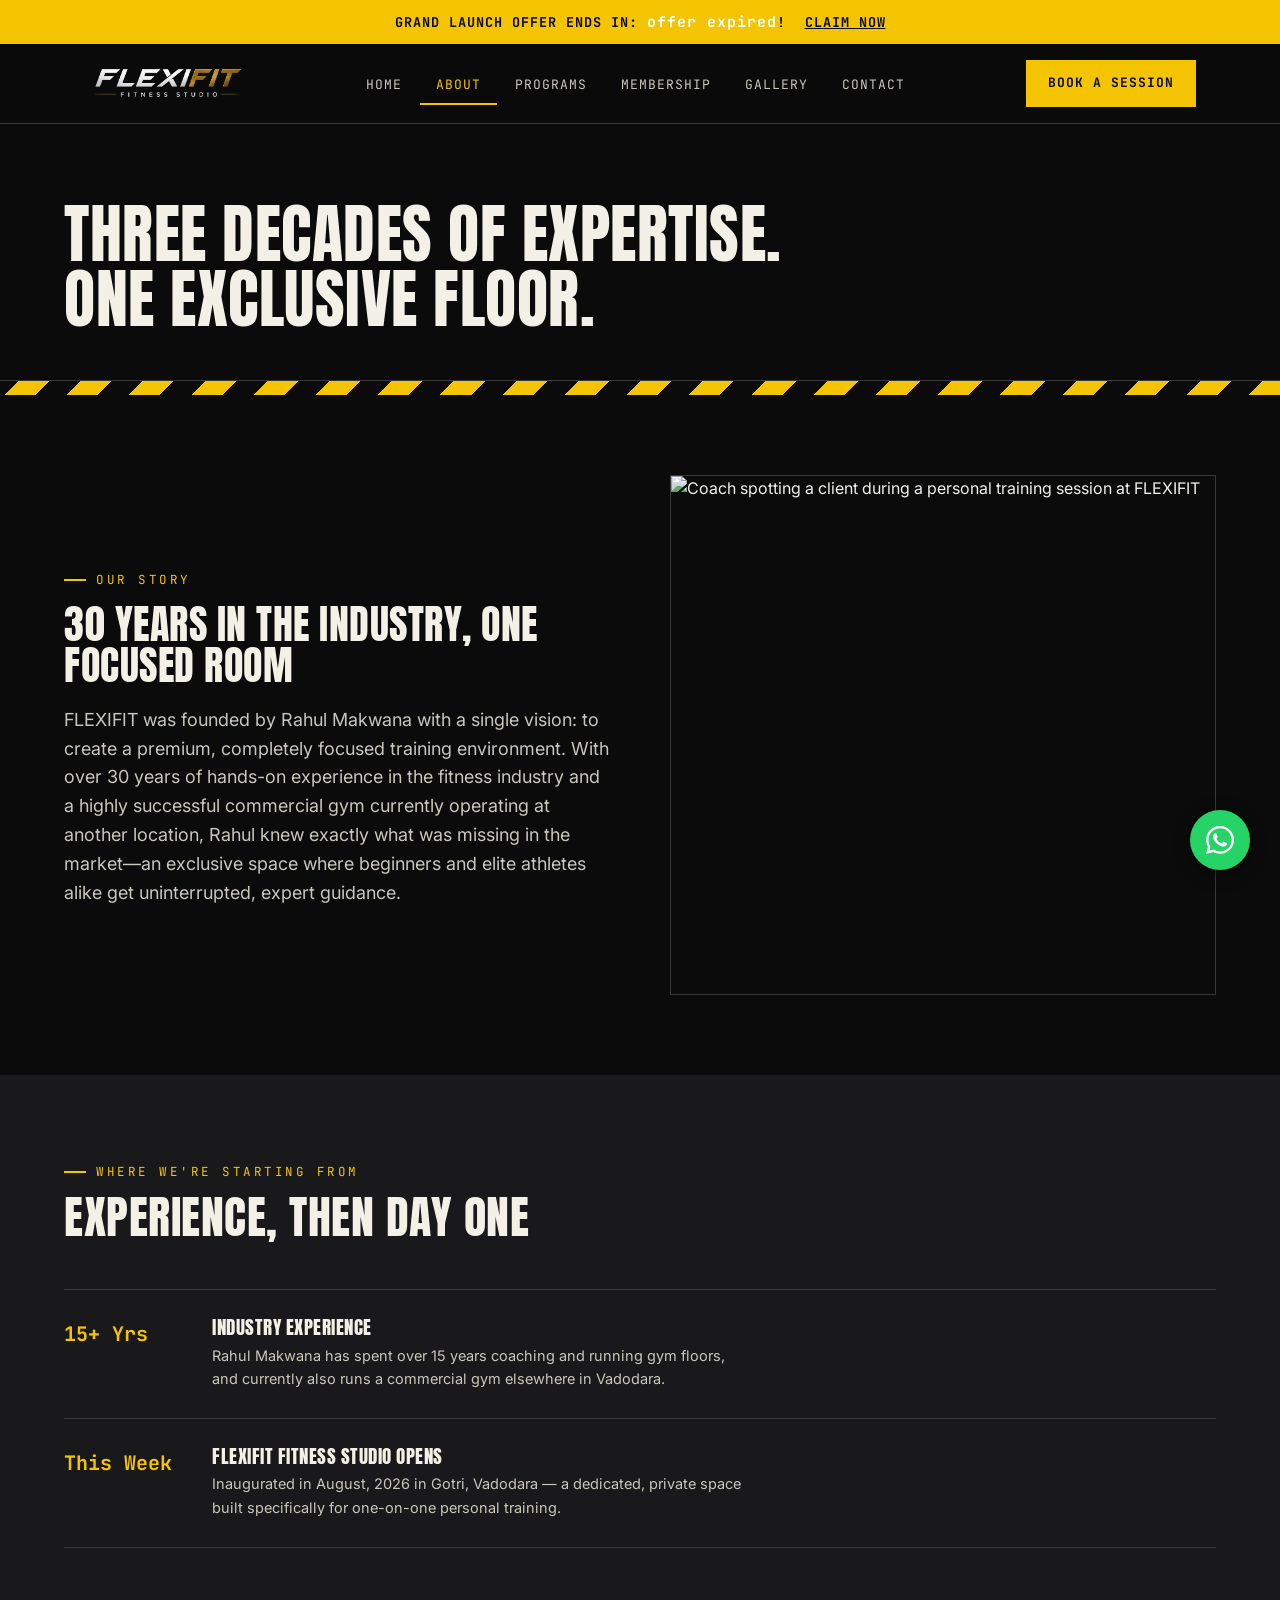
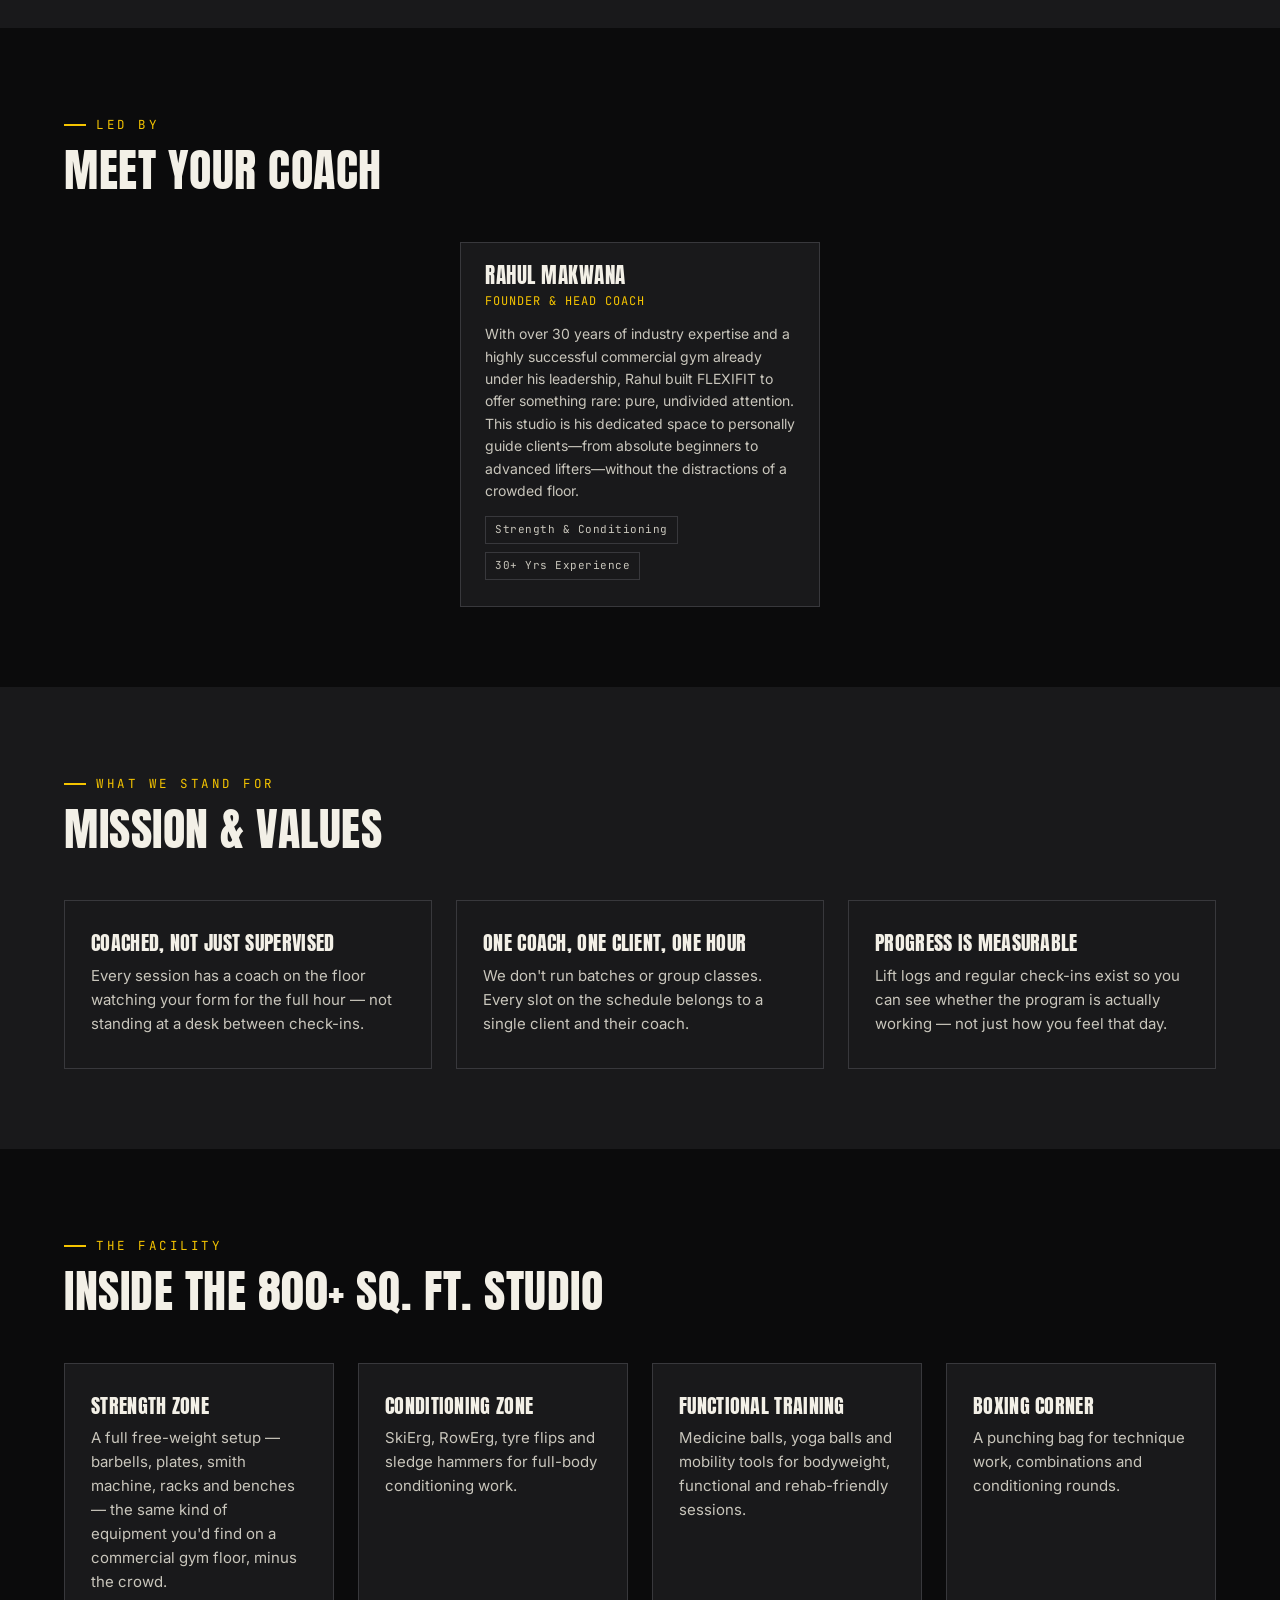
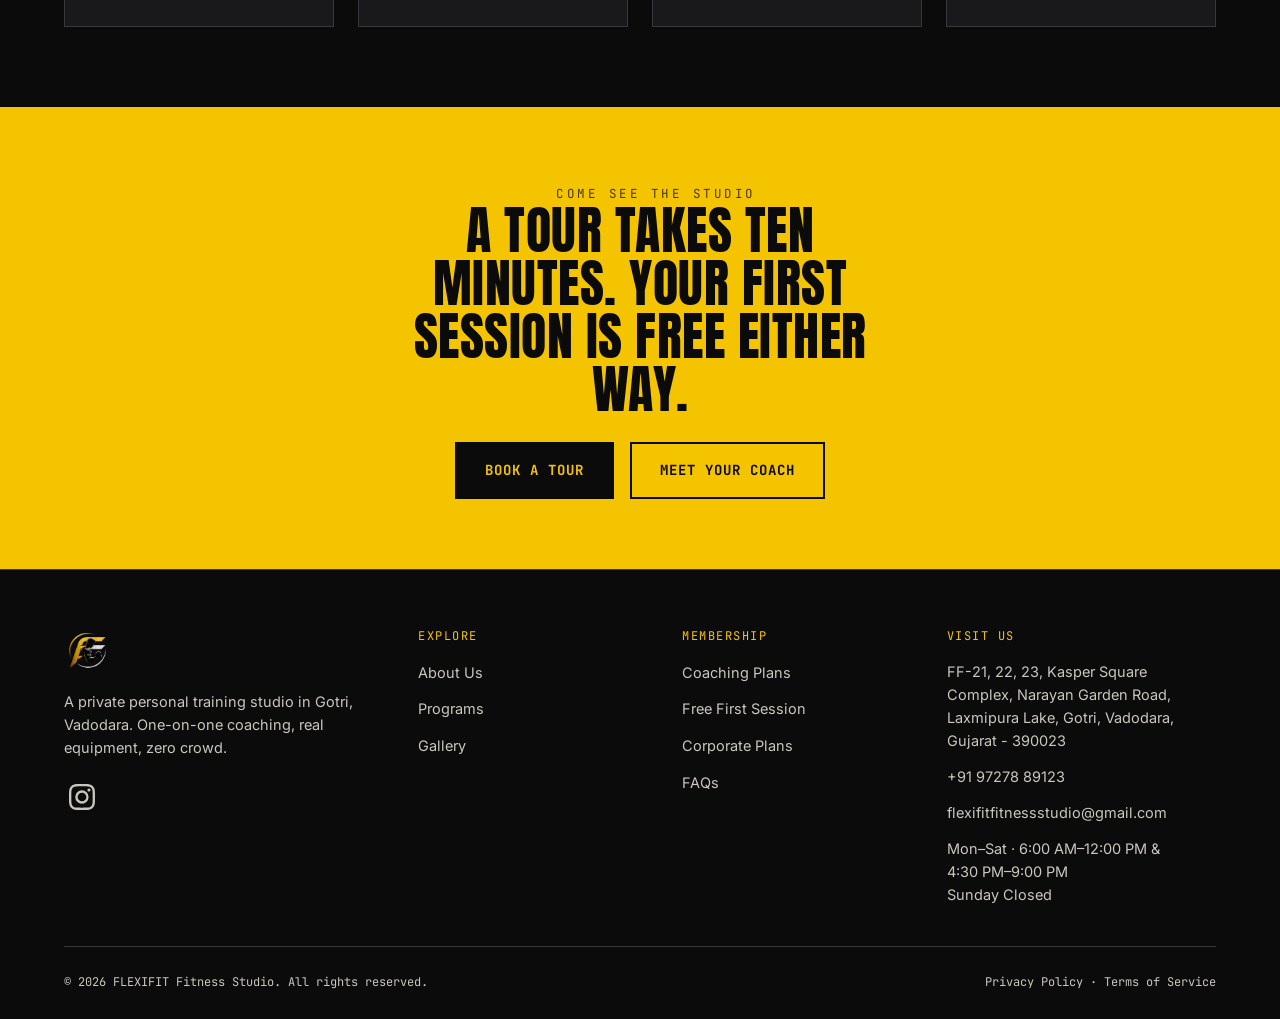
==== commit 56d019fd: "Update about.html" ====
--- a/frontend/about.html
+++ b/frontend/about.html
@@ -7,9 +7,18 @@
 <meta name="description" content="FLEXIFIT is a private, 800+ sq. ft. personal training studio in Gotri, Vadodara, founded by Rahul Makwana — 15+ years in the fitness industry.">
 <link rel="icon" type="image/png" href="assets/favicon.png">
 <link rel="stylesheet" href="css/style.css">
+<!-- Load fonts asynchronously so they don't block the page render -->
+<link rel="preload" as="style" href="https://fonts.googleapis.com/css2?family=Anton&family=Inter:wght@400;500;600;700;800&family=JetBrains+Mono:wght@500;700&display=swap">
+<link rel="stylesheet" href="https://fonts.googleapis.com/css2?family=Anton&family=Inter:wght@400;500;600;700;800&family=JetBrains+Mono:wght@500;700&display=swap" media="print" onload="this.media='all'">
+<noscript>
+  <link rel="stylesheet" href="https://fonts.googleapis.com/css2?family=Anton&family=Inter:wght@400;500;600;700;800&family=JetBrains+Mono:wght@500;700&display=swap">
+</noscript>
 </head>
 <body>
 
+  <div class="promo-banner">Grand Launch Offer ends in: <span class="timer"></span>! <a href="membership.html" style="text-decoration: underline; margin-left: 10px;">Claim Now</a>
+  </div>
+  
 <header class="site-header">
   <nav class="nav">
       <a href="index.html" class="brand">
--- a/frontend/css/style.css
+++ b/frontend/css/style.css
@@ -4,8 +4,6 @@
              Hazard Yellow #F5C400 · Deep Amber #C99700 · Chalk #F3F0E7
    Type:     Anton (display) / Inter (body) / JetBrains Mono (data)
    ========================================================= */
-
-@import url('https://fonts.googleapis.com/css2?family=Anton&family=Inter:wght@400;500;600;700;800&family=JetBrains+Mono:wght@500;700&display=swap');
 
 :root{
   --black:#0B0B0C;
@@ -735,3 +733,113 @@
     height: 28px;
   }
 }
+
+
+/* ---------- PROMO BANNER & POPUP ---------- */
+/* 1. The main banner container stays UPPERCASE */
+.promo-banner {
+  background: var(--yellow); 
+  color: var(--black);
+  text-align: center; 
+  padding: 10px var(--pad);
+  font-family: var(--font-mono); 
+  font-size: 13.5px; 
+  font-weight: 700;
+  text-transform: uppercase; /* Keep this as uppercase */
+  letter-spacing: 1px;
+}
+
+/* 2. The span inside the banner stays white and LOWERCASE */
+.timer {
+  color: #FFFFFF !important;
+  text-transform: lowercase !important; 
+}
+.promo-banner span { color: var(--white); font-size: 15px; }
+
+.promo-popup {
+  display: none; position: fixed; inset: 0; z-index: 2000;
+  background: rgba(11, 11, 12, 0.9); backdrop-filter: blur(8px);
+  align-items: center; justify-content: center;
+}
+.popup-content {
+  background: var(--charcoal); border: 2px solid var(--yellow);
+  padding: 40px 30px; text-align: center; max-width: 420px; position: relative;
+}
+.close-popup {
+  position: absolute; top: 10px; right: 15px; cursor: pointer;
+  color: var(--chalk-dim); font-size: 28px;
+}
+.close-popup:hover { color: var(--yellow); }
+
+/* ---------- PRICING CUTDOWN ---------- */
+.price-old {
+  text-decoration: line-through; color: var(--chalk-dim);
+  font-size: 22px; margin-right: 12px; font-weight: 400;
+}
+.price-new { color: var(--yellow); }
+
+/* ---------- COOKIE BANNER ---------- */
+.cookie-banner {
+  position: fixed; bottom: 0; left: 0; right: 0; z-index: 1500;
+  background: var(--steel); border-top: 1px solid var(--steel-line);
+  padding: 16px var(--pad); display: flex; justify-content: space-between;
+  align-items: center; gap: 20px; flex-wrap: wrap;
+  transform: translateY(100%); transition: transform 0.4s ease;
+}
+.cookie-banner.show { transform: translateY(0); }
+.cookie-buttons { display: flex; gap: 10px; }
+
+/* Offer Announcement Banner (Seamless with Pricing) */
+.offer-announcement {
+  background-color: var(--black); 
+  text-align: center;
+  padding: 40px 15px 10px;
+}
+
+.offer-title {
+  font-family: 'Anton', sans-serif;
+  color: #F5C400; /* FLEXIFIT Yellow */
+  font-size: 48px; /* Huge and aggressive */
+  letter-spacing: 2px;
+  margin-bottom: 10px;
+  text-transform: uppercase;
+  text-shadow: 0 0 15px rgba(245, 196, 0, 0.4); /* Glowing effect */
+}
+
+.offer-subtitle {
+  font-family: 'Inter', sans-serif;
+  color: #F3F0E7; /* Off-white */
+  font-size: 18px;
+  margin-bottom: 20px;
+}
+
+.offer-timer {
+  font-family: 'JetBrains Mono', monospace;
+  color: #fff;
+  font-size: 32px;
+  font-weight: bold;
+  background: #0B0B0C;
+  display: inline-block;
+  padding: 10px 25px;
+  border: 1px solid #333;
+  border-radius: 4px;
+  box-shadow: inset 0 0 10px rgba(0,0,0,0.8); /* Makes the timer look inset */
+}
+
+/* Mobile responsiveness */
+@media (max-width: 768px) {
+  .offer-title { font-size: 32px; }
+  .offer-timer { font-size: 24px; }
+}
+
+
+/* Force all countdown timers to be stark white */
+.timer {
+  color: #FFFFFF !important;
+}
+
+/* Fix the broken variable in the top banner */
+.promo-banner span { 
+  color: #FFFFFF !important; 
+  font-size: 15px; 
+}
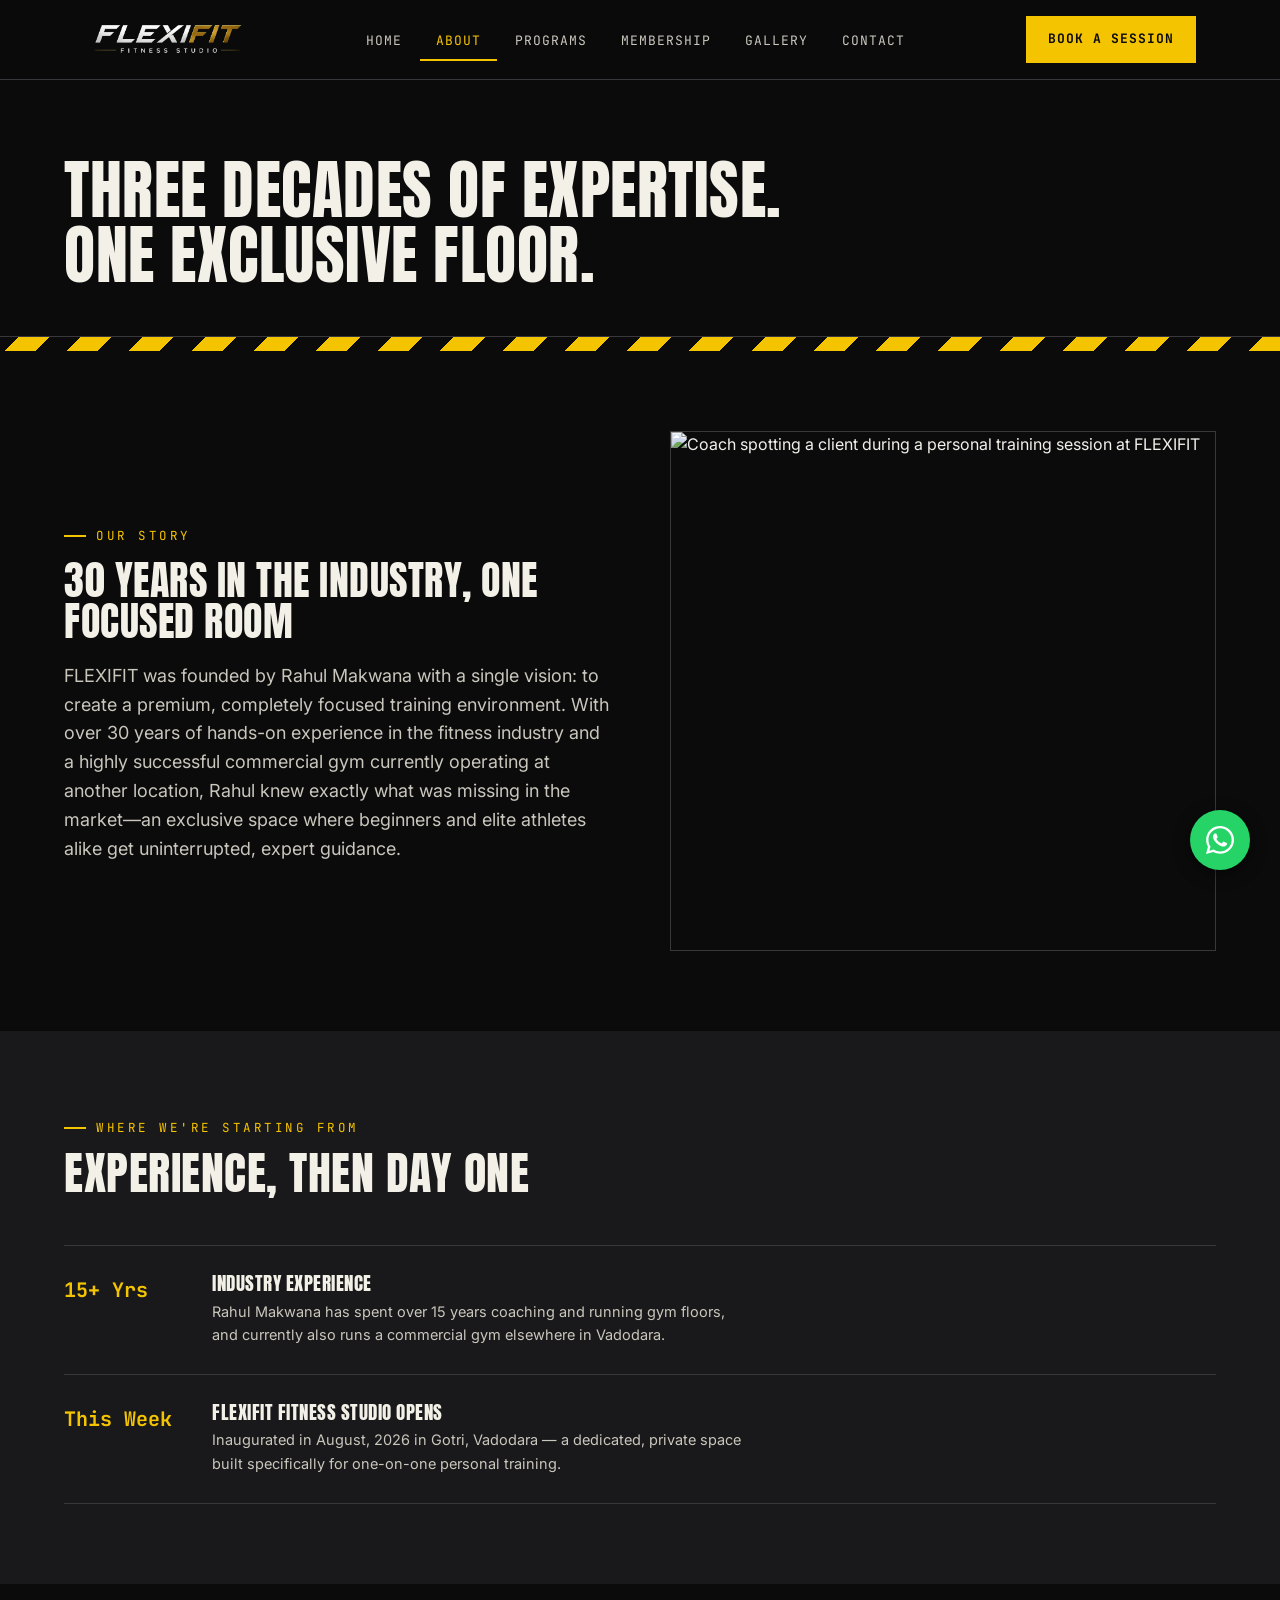
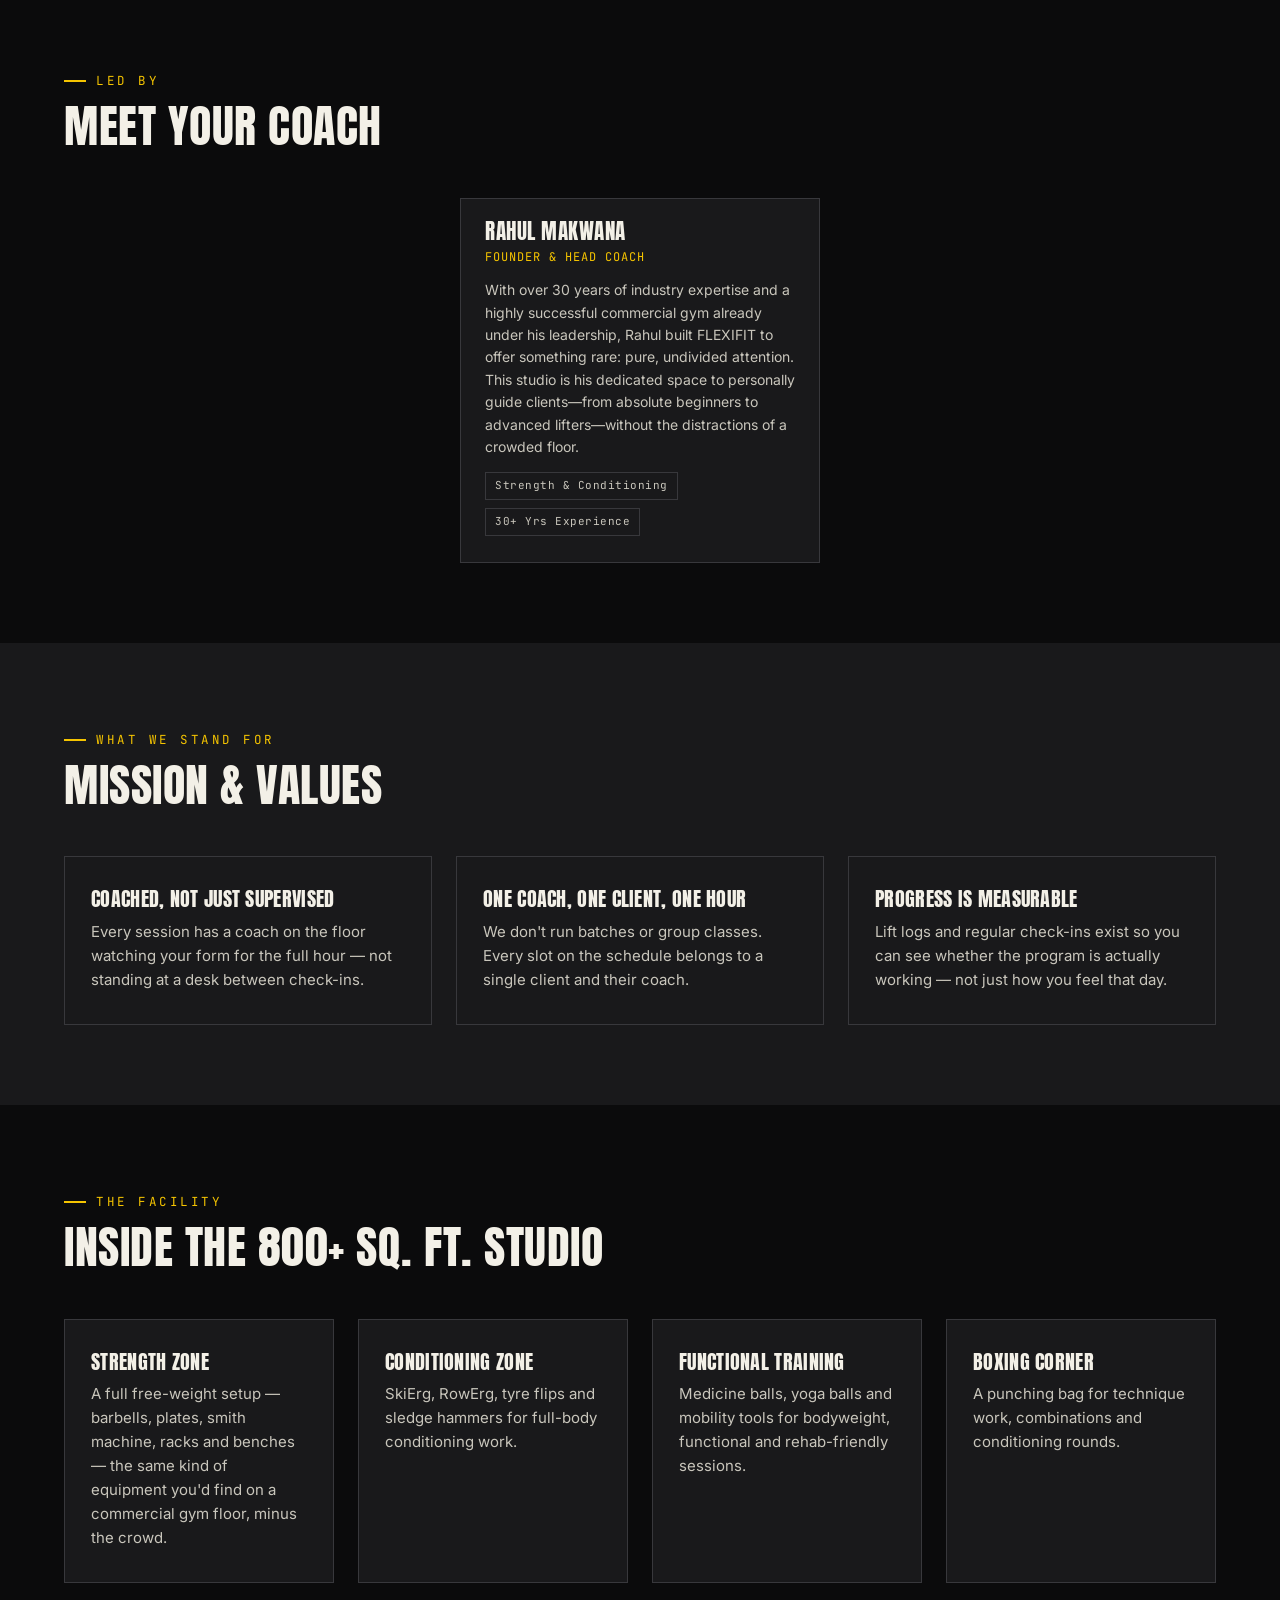
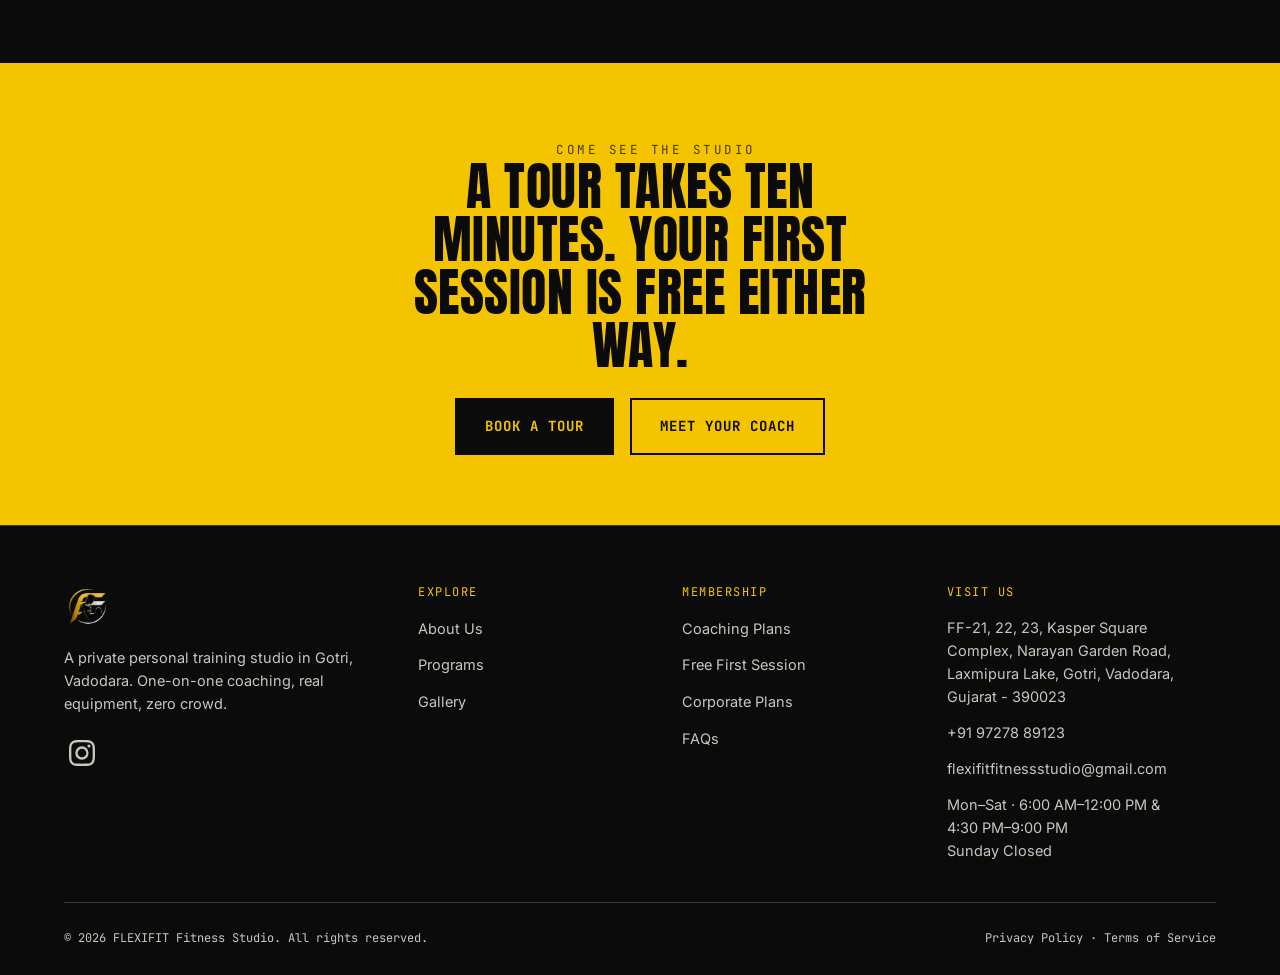
==== commit ca8e87c9: "Update about.html" ====
--- a/frontend/about.html
+++ b/frontend/about.html
@@ -15,9 +15,6 @@
 </noscript>
 </head>
 <body>
-
-  <div class="promo-banner">Grand Launch Offer ends in: <span class="timer"></span>! <a href="membership.html" style="text-decoration: underline; margin-left: 10px;">Claim Now</a>
-  </div>
   
 <header class="site-header">
   <nav class="nav">
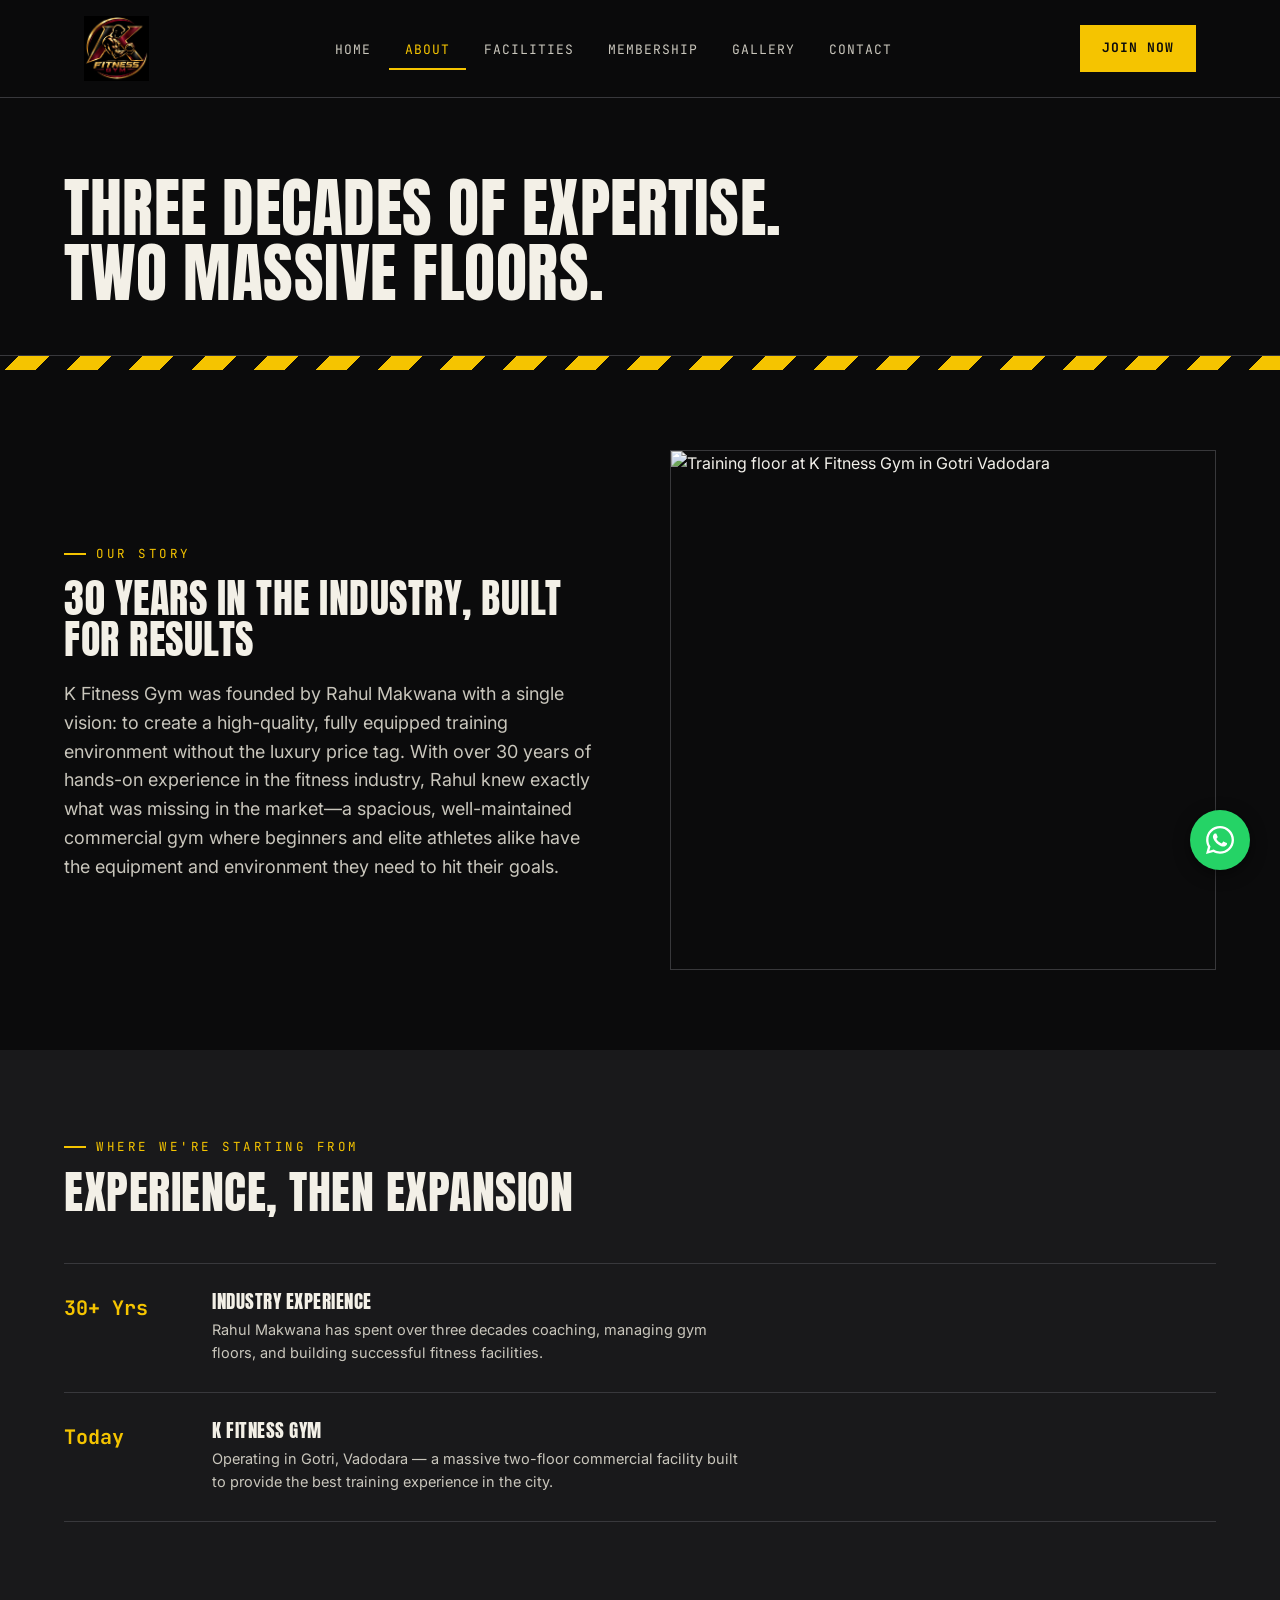
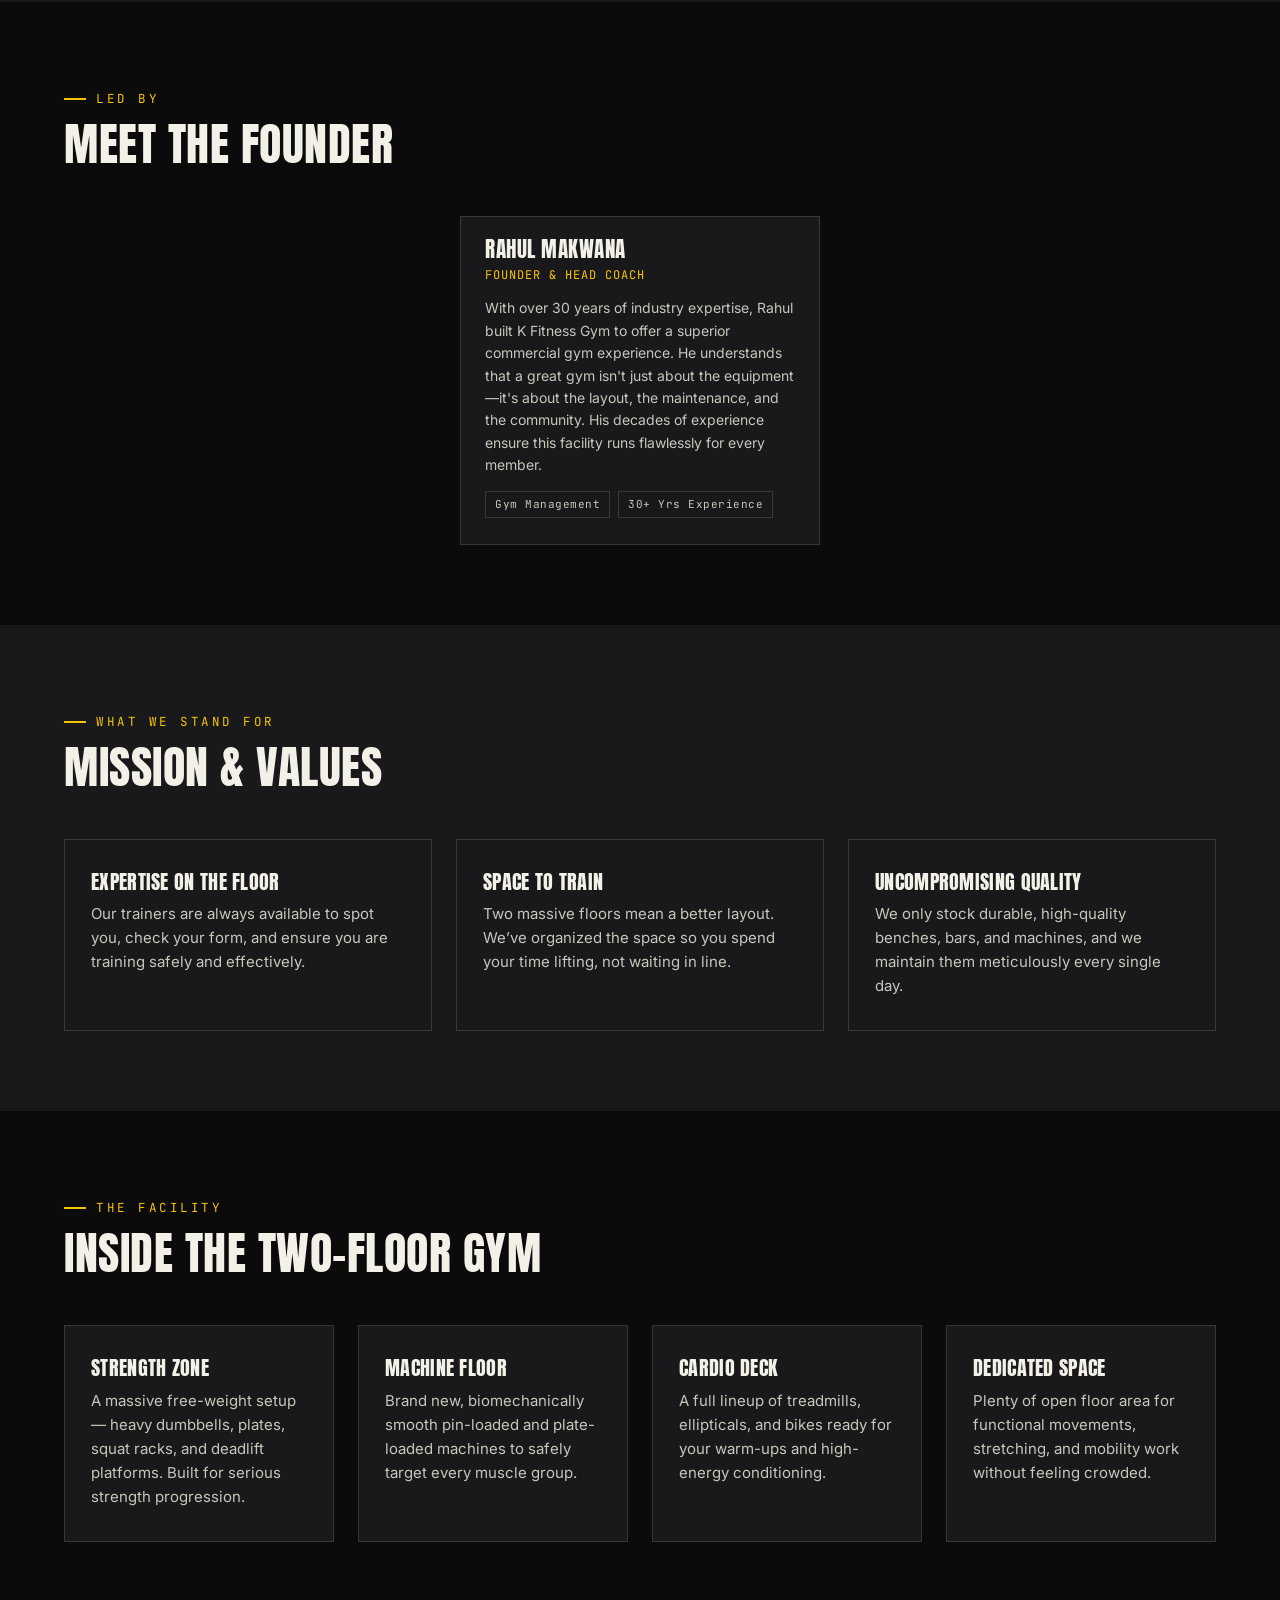
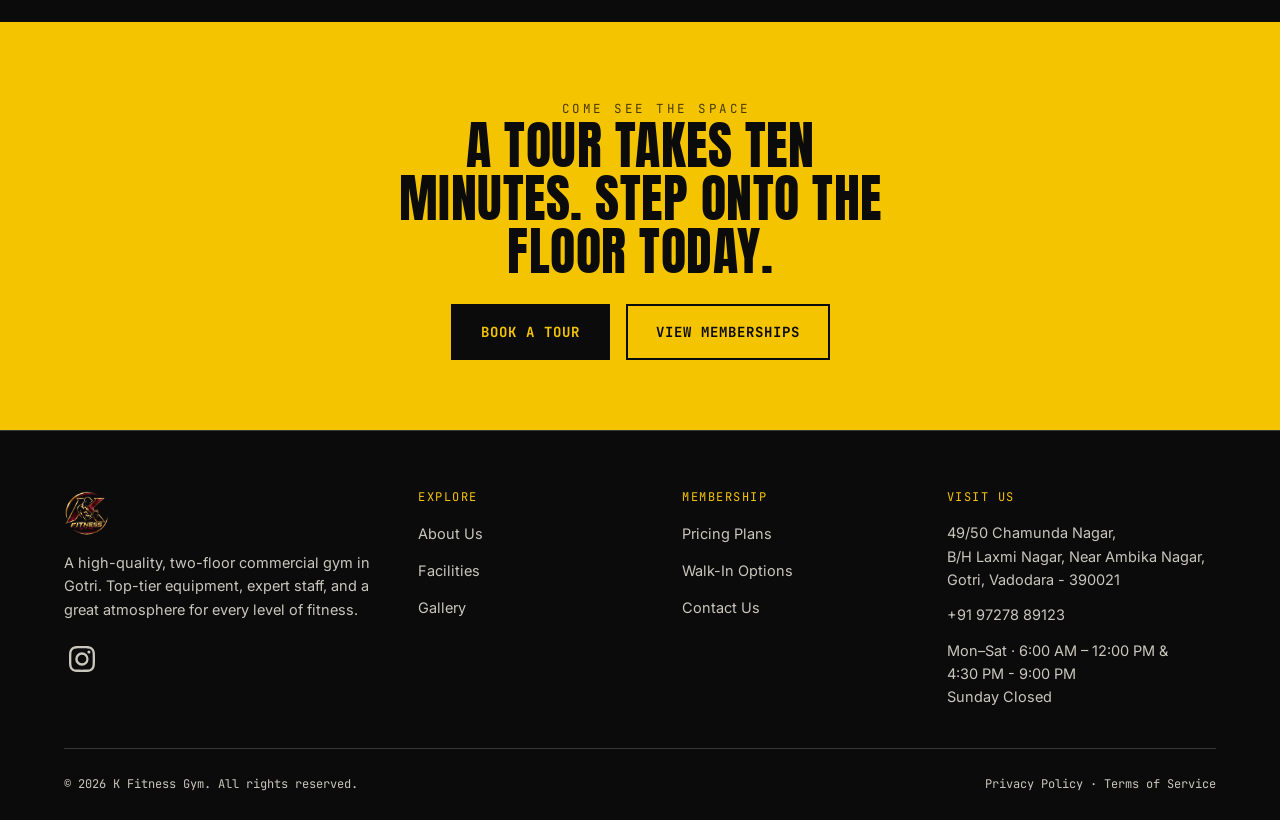
==== commit fc10b91e: "Update about.html" ====
--- a/frontend/about.html
+++ b/frontend/about.html
@@ -3,8 +3,19 @@
 <head>
 <meta charset="UTF-8">
 <meta name="viewport" content="width=device-width, initial-scale=1.0">
-<title>About Us - FLEXIFIT FITNESS STUDIO</title>
-<meta name="description" content="FLEXIFIT is a private, 800+ sq. ft. personal training studio in Gotri, Vadodara, founded by Rahul Makwana — 15+ years in the fitness industry.">
+
+<!-- TOP TIER SEO METADATA -->
+<title>About Us | K Fitness Gym - Gotri, Vadodara</title>
+<meta name="description" content="Learn about K Fitness Gym in Gotri, Vadodara. Founded by Rahul Makwana with 30+ years of industry experience, we are a premium two-floor commercial fitness center.">
+<meta name="keywords" content="about k fitness gym, rahul makwana gym owner, gym history gotri, best gym in baroda, fitness expert vadodara">
+<link rel="canonical" href="https://yourwebsite.com/about.html"> <!-- Update with your real domain -->
+
+<!-- OPEN GRAPH FOR SOCIAL SHARING -->
+<meta property="og:site_name" content="K Fitness Gym">
+<meta property="og:title" content="About Us | K Fitness Gym - Gotri, Vadodara">
+<meta property="og:description" content="Founded by Rahul Makwana with 30+ years of experience, K Fitness Gym is Gotri's premier two-floor commercial fitness center.">
+<meta property="og:type" content="website">
+
 <link rel="icon" type="image/png" href="assets/favicon.png">
 <link rel="stylesheet" href="css/style.css">
 <!-- Load fonts asynchronously so they don't block the page render -->
@@ -19,18 +30,18 @@
 <header class="site-header">
   <nav class="nav">
       <a href="index.html" class="brand">
-      <img src="assets/transparenttext.png" alt="FLEXIFIT Logo" style="height: 35px; width: auto;">
+      <img src="assets/logo.jpg" alt="K Fitness Gym Logo - Gotri Vadodara" style="height: 65px; width: auto;">
     </a>
     <ul class="nav-links">
       <li><a href="index.html">Home</a></li>
       <li><a href="about.html" class="active">About</a></li>
-      <li><a href="programs.html">Programs</a></li>
+      <li><a href="programs.html">Facilities</a></li>
       <li><a href="membership.html">Membership</a></li>
       <li><a href="gallery.html">Gallery</a></li>
       <li><a href="contact.html">Contact</a></li>
-      <li><a href="membership.html" class="nav-cta nav-cta-mobile">Book a Session</a></li>
+      <li><a href="membership.html" class="nav-cta nav-cta-mobile">Join Now</a></li>
     </ul>
-    <a href="membership.html" class="nav-cta">Book a Session</a>
+    <a href="membership.html" class="nav-cta">Join Now</a>
     <button class="nav-toggle" aria-label="Toggle menu" aria-expanded="false">
       <span></span><span></span><span></span>
     </button>
@@ -40,7 +51,7 @@
 <main>
 
   <section class="page-head">
-    <h1>Three Decades of Expertise.<br> One Exclusive Floor.</h1>
+    <h1>Three Decades of Expertise.<br> Two Massive Floors.</h1>
   </section>
 
   <div class="hazard"></div>
@@ -49,11 +60,11 @@
     <div class="grid grid-2" style="align-items:center; gap:60px;">
       <div class="reveal">
         <span class="kicker">Our story</span>
-        <h2 style="margin-top:14px; font-size:clamp(28px,4vw,40px);">30 years in the industry, one focused room</h2>
-        <p style="color:var(--chalk-dim); margin-top:20px; font-size:18px; line-height: 1.6;">FLEXIFIT was founded by Rahul Makwana with a single vision: to create a premium, completely focused training environment. With over 30 years of hands-on experience in the fitness industry and a highly successful commercial gym currently operating at another location, Rahul knew exactly what was missing in the market—an exclusive space where beginners and elite athletes alike get uninterrupted, expert guidance.</p>
+        <h2 style="margin-top:14px; font-size:clamp(28px,4vw,40px);">30 years in the industry, built for results</h2>
+        <p style="color:var(--chalk-dim); margin-top:20px; font-size:18px; line-height: 1.6;">K Fitness Gym was founded by Rahul Makwana with a single vision: to create a high-quality, fully equipped training environment without the luxury price tag. With over 30 years of hands-on experience in the fitness industry, Rahul knew exactly what was missing in the market—a spacious, well-maintained commercial gym where beginners and elite athletes alike have the equipment and environment they need to hit their goals.</p>
         </div>
       <div class="reveal">
-        <img src="https://picsum.photos/seed/flexifit-studio/800/900" alt="Coach spotting a client during a personal training session at FLEXIFIT" style="width:100%; height:520px; object-fit:cover; filter:grayscale(35%); border:1px solid var(--steel-line);">
+        <img src="https://picsum.photos/seed/flexifit-studio/800/900" alt="Training floor at K Fitness Gym in Gotri Vadodara" style="width:100%; height:520px; object-fit:cover; filter:grayscale(35%); border:1px solid var(--steel-line);">
       </div>
     </div>
   </section>
@@ -62,17 +73,17 @@
     <div class="section-head">
       <div>
         <span class="kicker">Where we're starting from</span>
-        <h2>Experience, then day one</h2>
+        <h2>Experience, then expansion</h2>
       </div>
     </div>
     <div class="timeline">
       <div class="tl-row reveal">
-        <div class="yr">15+ Yrs</div>
-        <div><h4>Industry experience</h4><p>Rahul Makwana has spent over 15 years coaching and running gym floors, and currently also runs a commercial gym elsewhere in Vadodara.</p></div>
+        <div class="yr">30+ Yrs</div>
+        <div><h4>Industry Experience</h4><p>Rahul Makwana has spent over three decades coaching, managing gym floors, and building successful fitness facilities.</p></div>
       </div>
       <div class="tl-row reveal">
-        <div class="yr">This Week</div>
-        <div><h4>FLEXIFIT Fitness Studio opens</h4><p>Inaugurated in August, 2026 in Gotri, Vadodara — a dedicated, private space built specifically for one-on-one personal training.</p></div>
+        <div class="yr">Today</div>
+        <div><h4>K Fitness Gym</h4><p>Operating in Gotri, Vadodara — a massive two-floor commercial facility built to provide the best training experience in the city.</p></div>
       </div>
     </div>
   </section>
@@ -81,7 +92,7 @@
     <div class="section-head">
       <div>
         <span class="kicker">Led by</span>
-        <h2>Meet your coach</h2>
+        <h2>Meet the Founder</h2>
       </div>
     </div>
     <div class="grid" style="grid-template-columns:minmax(280px,360px); justify-content:center;">
@@ -89,8 +100,8 @@
         <div class="trainer-body">
           <h3>Rahul Makwana</h3>
           <span class="trainer-role">FOUNDER & HEAD COACH</span>
-          <p>With over 30 years of industry expertise and a highly successful commercial gym already under his leadership, Rahul built FLEXIFIT to offer something rare: pure, undivided attention. This studio is his dedicated space to personally guide clients—from absolute beginners to advanced lifters—without the distractions of a crowded floor.</p>
-          <div class="trainer-tags"><span>Strength &amp; Conditioning</span><span>30+ Yrs Experience</span></div>
+          <p>With over 30 years of industry expertise, Rahul built K Fitness Gym to offer a superior commercial gym experience. He understands that a great gym isn't just about the equipment—it's about the layout, the maintenance, and the community. His decades of experience ensure this facility runs flawlessly for every member.</p>
+          <div class="trainer-tags"><span>Gym Management</span><span>30+ Yrs Experience</span></div>
         </div>
       </div>
     </div>
@@ -105,16 +116,16 @@
     </div>
     <div class="grid grid-3">
       <div class="card reveal">
-        <h3>Coached, not just supervised</h3>
-        <p>Every session has a coach on the floor watching your form for the full hour — not standing at a desk between check-ins.</p>
+        <h3>Expertise on the Floor</h3>
+        <p>Our trainers are always available to spot you, check your form, and ensure you are training safely and effectively.</p>
       </div>
       <div class="card reveal">
-        <h3>One coach, one client, one hour</h3>
-        <p>We don't run batches or group classes. Every slot on the schedule belongs to a single client and their coach.</p>
+        <h3>Space to Train</h3>
+        <p>Two massive floors mean a better layout. We’ve organized the space so you spend your time lifting, not waiting in line.</p>
       </div>
       <div class="card reveal">
-        <h3>Progress is measurable</h3>
-        <p>Lift logs and regular check-ins exist so you can see whether the program is actually working — not just how you feel that day.</p>
+        <h3>Uncompromising Quality</h3>
+        <p>We only stock durable, high-quality benches, bars, and machines, and we maintain them meticulously every single day.</p>
       </div>
     </div>
   </section>
@@ -123,23 +134,23 @@
     <div class="section-head">
       <div>
         <span class="kicker">The facility</span>
-        <h2>Inside the 800+ sq. ft. studio</h2>
+        <h2>Inside the two-floor gym</h2>
       </div>
     </div>
     <div class="grid grid-4">
-      <div class="card reveal"><h3>Strength Zone</h3><p>A full free-weight setup — barbells, plates, smith machine, racks and benches — the same kind of equipment you'd find on a commercial gym floor, minus the crowd.</p></div>
-      <div class="card reveal"><h3>Conditioning Zone</h3><p>SkiErg, RowErg, tyre flips and sledge hammers for full-body conditioning work.</p></div>
-      <div class="card reveal"><h3>Functional Training</h3><p>Medicine balls, yoga balls and mobility tools for bodyweight, functional and rehab-friendly sessions.</p></div>
-      <div class="card reveal"><h3>Boxing Corner</h3><p>A punching bag for technique work, combinations and conditioning rounds.</p></div>
+      <div class="card reveal"><h3>Strength Zone</h3><p>A massive free-weight setup — heavy dumbbells, plates, squat racks, and deadlift platforms. Built for serious strength progression.</p></div>
+      <div class="card reveal"><h3>Machine Floor</h3><p>Brand new, biomechanically smooth pin-loaded and plate-loaded machines to safely target every muscle group.</p></div>
+      <div class="card reveal"><h3>Cardio Deck</h3><p>A full lineup of treadmills, ellipticals, and bikes ready for your warm-ups and high-energy conditioning.</p></div>
+      <div class="card reveal"><h3>Dedicated Space</h3><p>Plenty of open floor area for functional movements, stretching, and mobility work without feeling crowded.</p></div>
     </div>
   </section>
 
   <section class="cta-band">
-    <span class="kicker" style="color:#000; opacity:.7;">Come see the studio</span>
-    <h2>A tour takes ten minutes. Your first session is free either way.</h2>
+    <span class="kicker" style="color:#000; opacity:.7;">Come see the space</span>
+    <h2>A tour takes ten minutes. Step onto the floor today.</h2>
     <div class="hero-actions" style="justify-content:center;">
       <a href="contact.html" class="btn btn-solid">Book a Tour</a>
-      <a href="trainers.html" class="btn btn-ghost">Meet Your Coach</a>
+      <a href="membership.html" class="btn btn-ghost">View Memberships</a>
     </div>
   </section>
 
@@ -149,11 +160,11 @@
   <div class="foot-grid">
     <div>
      <a href="index.html" style="display: block; margin-bottom: 15px;">
-        <img src="assets/favicon.png" alt="FLEXIFIT Logo" style="height: 45px; width: auto;">
+        <img src="assets/favicon.png" alt="K Fitness Gym Logo - Gotri Vadodara" style="height: 45px; width: auto;">
       </a>
-      <p class="foot-desc">A private personal training studio in Gotri, Vadodara. One-on-one coaching, real equipment, zero crowd.</p>
+      <p class="foot-desc">A high-quality, two-floor commercial gym in Gotri. Top-tier equipment, expert staff, and a great atmosphere for every level of fitness.</p>
       <div class="social-row">
-        <a href="https://www.instagram.com/flexifit_6/" aria-label="Instagram">
+        <a href="https://www.instagram.com/k_fitness_gym_/" aria-label="Instagram">
     <svg xmlns="http://www.w3.org/2000/svg" width="18" height="18" fill="currentColor" class="bi bi-instagram" viewBox="0 0 16 16">
       <path d="M8 0C5.829 0 5.556.01 4.703.048 3.85.088 3.269.222 2.76.42a3.9 3.9 0 0 0-1.417.923A3.9 3.9 0 0 0 .42 2.76C.222 3.268.087 3.85.048 4.7.01 5.555 0 5.827 0 8.001c0 2.172.01 2.444.048 3.297.04.852.174 1.433.372 1.942.205.526.478.972.923 1.417.444.445.89.719 1.416.923.51.198 1.09.333 1.942.372C5.555 15.99 5.827 16 8 16s2.444-.01 3.298-.048c.851-.04 1.434-.174 1.943-.372a3.9 3.9 0 0 0 1.416-.923c.445-.445.718-.891.923-1.417.197-.509.332-1.09.372-1.942C15.99 10.445 16 10.173 16 8s-.01-2.445-.048-3.299c-.04-.851-.175-1.433-.372-1.941a3.9 3.9 0 0 0-.923-1.417A3.9 3.9 0 0 0 13.24.42c-.51-.198-1.092-.333-1.943-.372C10.443.01 10.172 0 7.998 0zm-.717 1.442h.718c2.136 0 2.389.007 3.232.046.78.035 1.204.166 1.486.275.373.145.64.319.92.599s.453.546.598.92c.11.281.24.705.275 1.485.039.843.047 1.096.047 3.231s-.008 2.389-.047 3.232c-.035.78-.166 1.203-.275 1.485a2.5 2.5 0 0 1-.599.919c-.28.28-.546.453-.92.598-.28.11-.704.24-1.485.276-.843.038-1.096.047-3.232.047s-2.39-.009-3.233-.047c-.78-.036-1.203-.166-1.485-.276a2.5 2.5 0 0 1-.92-.598 2.5 2.5 0 0 1-.6-.92c-.109-.281-.24-.705-.275-1.485-.038-.843-.046-1.096-.046-3.233s.008-2.388.046-3.231c.036-.78.166-1.204.276-1.486.145-.373.319-.64.599-.92s.546-.453.92-.598c.282-.11.705-.24 1.485-.276.738-.034 1.024-.044 2.515-.045zm4.988 1.328a.96.96 0 1 0 0 1.92.96.96 0 0 0 0-1.92m-4.27 1.122a4.109 4.109 0 1 0 0 8.217 4.109 4.109 0 0 0 0-8.217m0 1.441a2.667 2.667 0 1 1 0 5.334 2.667 2.667 0 0 1 0-5.334"/>
     </svg>
@@ -164,31 +175,29 @@
       <h4>Explore</h4>
       <ul>
         <li><a href="about.html">About Us</a></li>
-        <li><a href="programs.html">Programs</a></li>
+        <li><a href="programs.html">Facilities</a></li>
         <li><a href="gallery.html">Gallery</a></li>
       </ul>
     </div>
     <div>
       <h4>Membership</h4>
       <ul>
-        <li><a href="membership.html">Coaching Plans</a></li>
-        <li><a href="membership.html">Free First Session</a></li>
-        <li><a href="contact.html">Corporate Plans</a></li>
-        <li><a href="contact.html">FAQs</a></li>
+        <li><a href="membership.html">Pricing Plans</a></li>
+        <li><a href="membership.html">Walk-In Options</a></li>
+        <li><a href="contact.html">Contact Us</a></li>
       </ul>
     </div>
     <div>
       <h4>Visit Us</h4>
       <ul>
-        <li><p>FF-21, 22, 23, Kasper Square Complex, Narayan Garden Road, Laxmipura Lake, Gotri, Vadodara, Gujarat - 390023</p></li>
+        <li> <p> 49/50 Chamunda Nagar, <br> B/H Laxmi Nagar, Near Ambika Nagar, <br> Gotri, Vadodara - 390021 </p></li>
         <li><a href="tel:+919727889123">+91 97278 89123</a></li>
-        <li><a href="mailto:flexifitfitnessstudio@gmail.com">flexifitfitnessstudio@gmail.com</a></li>
-        <li><p>Mon–Sat · 6:00 AM–12:00 PM &<br> 4:30 PM–9:00 PM <br> Sunday Closed</p></li>
+        <li><p>Mon–Sat · 6:00 AM – 12:00 PM & <br><span>    4:30 PM - 9:00 PM</span><br>Sunday Closed</p></li>
       </ul>
     </div>
   </div>
   <div class="foot-bottom">
-    <span>© <span data-year></span> FLEXIFIT Fitness Studio. All rights reserved.</span>
+    <span>© <span data-year></span> K Fitness Gym. All rights reserved.</span>
     <div class="footer-legal">
         <a href="privacy.html" class="footer-copy">Privacy Policy</a> ·
         <a href="terms.html"   class="footer-copy">Terms of Service</a>
@@ -200,7 +209,7 @@
 
   <!-------------- Whatsapp ------------>
 <div class="floating-actions">
-  <a href="https://wa.me/919727889123?text=Hi%2C%20I%27m%20interested%20in%20joining%20FLEXIFIT" 
+  <a href="https://wa.me/919727889123?text=Hi%2C%20I%27m%20interested%20in%20joining%20K%20Fitness%20Gym" 
      class="whatsapp-float" 
      target="_blank" 
      rel="noopener noreferrer"
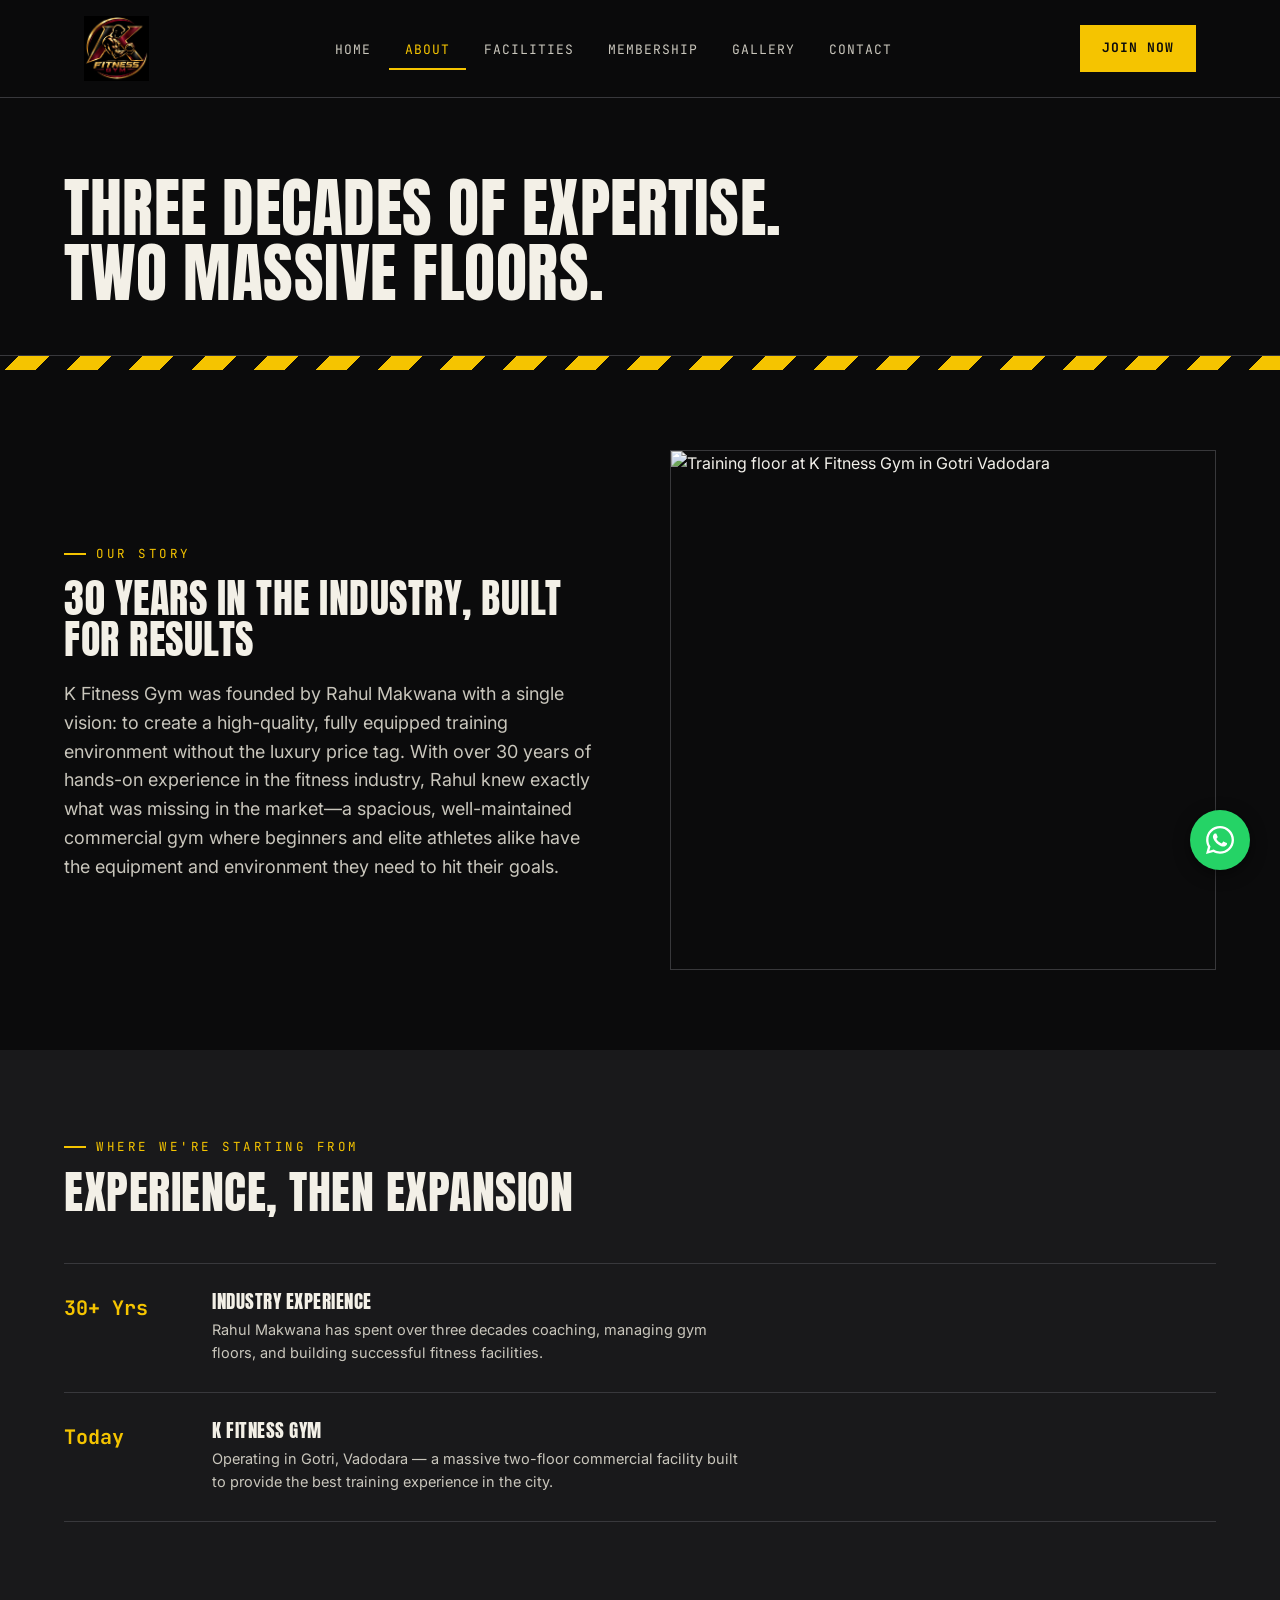
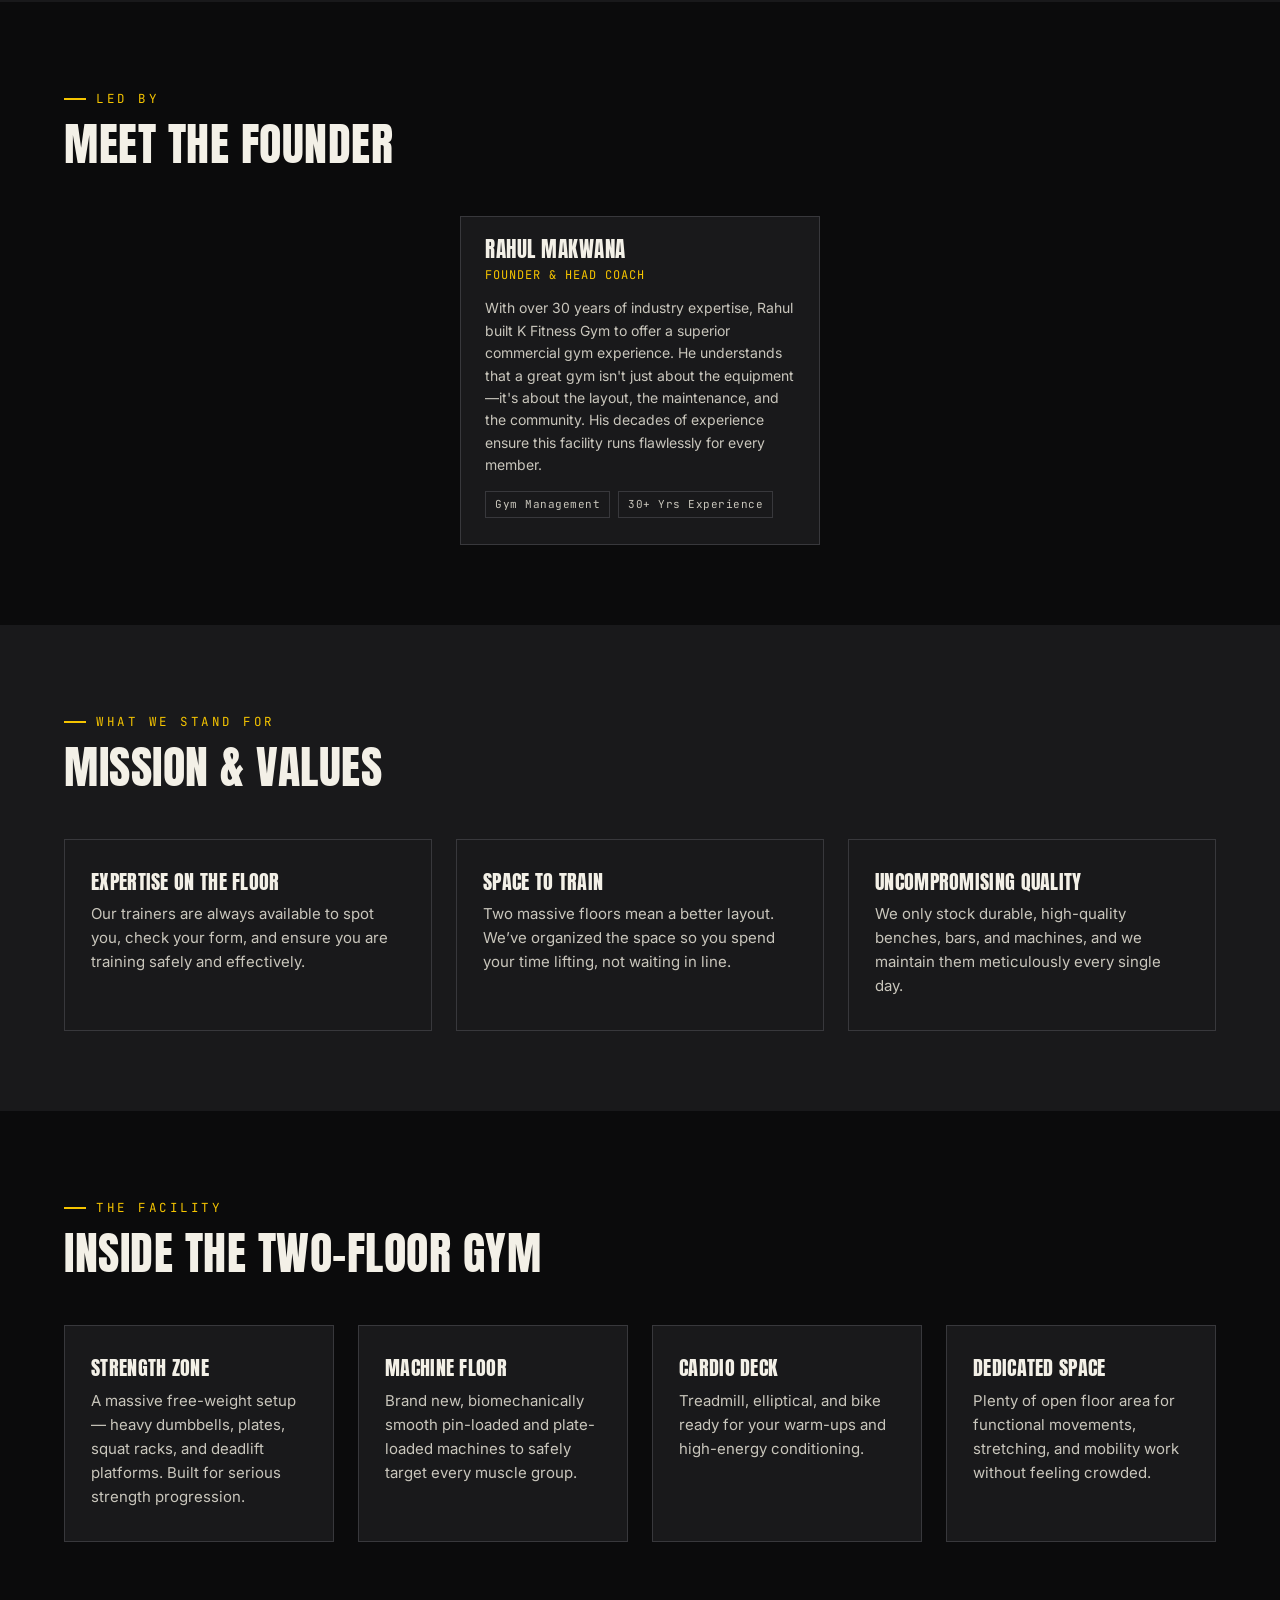
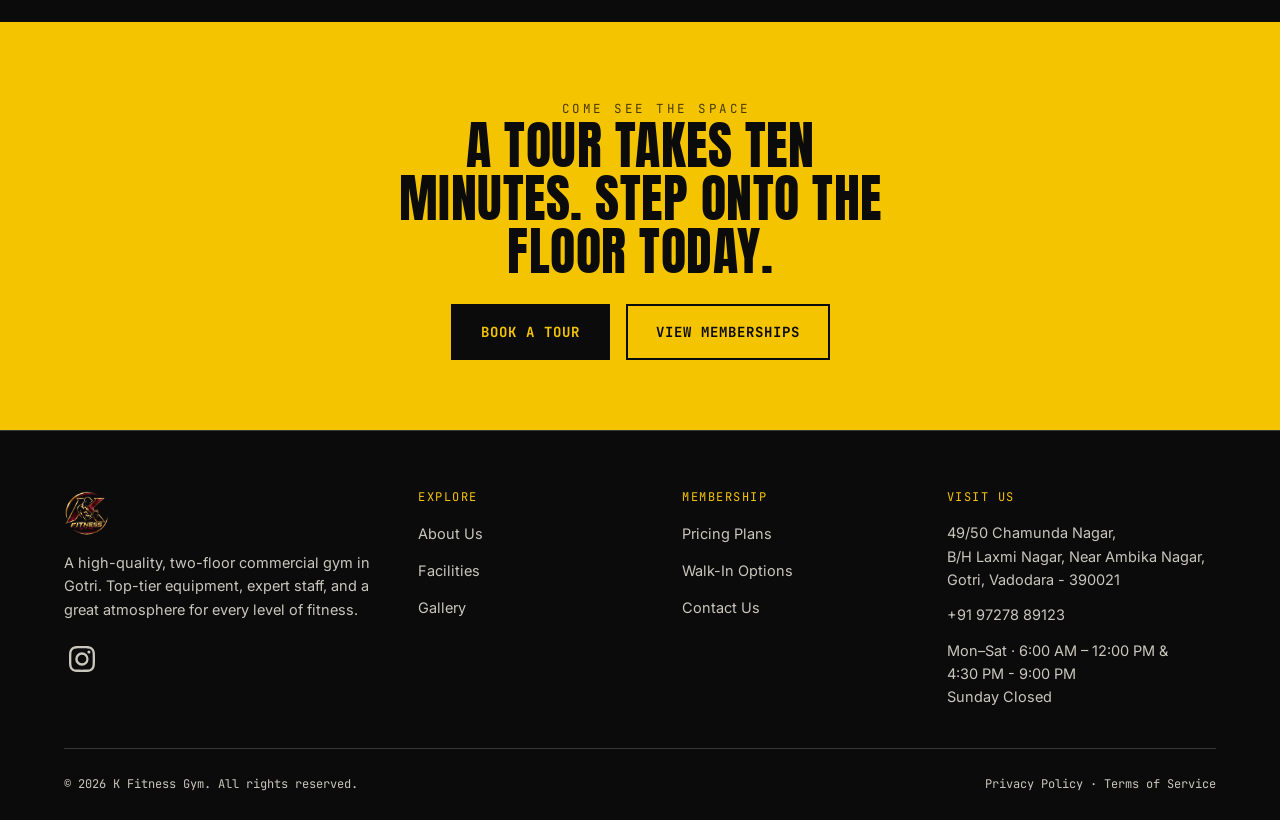
==== commit 34da9371: "Update about.html" ====
--- a/frontend/about.html
+++ b/frontend/about.html
@@ -140,7 +140,7 @@
     <div class="grid grid-4">
       <div class="card reveal"><h3>Strength Zone</h3><p>A massive free-weight setup — heavy dumbbells, plates, squat racks, and deadlift platforms. Built for serious strength progression.</p></div>
       <div class="card reveal"><h3>Machine Floor</h3><p>Brand new, biomechanically smooth pin-loaded and plate-loaded machines to safely target every muscle group.</p></div>
-      <div class="card reveal"><h3>Cardio Deck</h3><p>A full lineup of treadmills, ellipticals, and bikes ready for your warm-ups and high-energy conditioning.</p></div>
+      <div class="card reveal"><h3>Cardio Deck</h3><p>Treadmill, elliptical, and bike ready for your warm-ups and high-energy conditioning.</p></div>
       <div class="card reveal"><h3>Dedicated Space</h3><p>Plenty of open floor area for functional movements, stretching, and mobility work without feeling crowded.</p></div>
     </div>
   </section>
